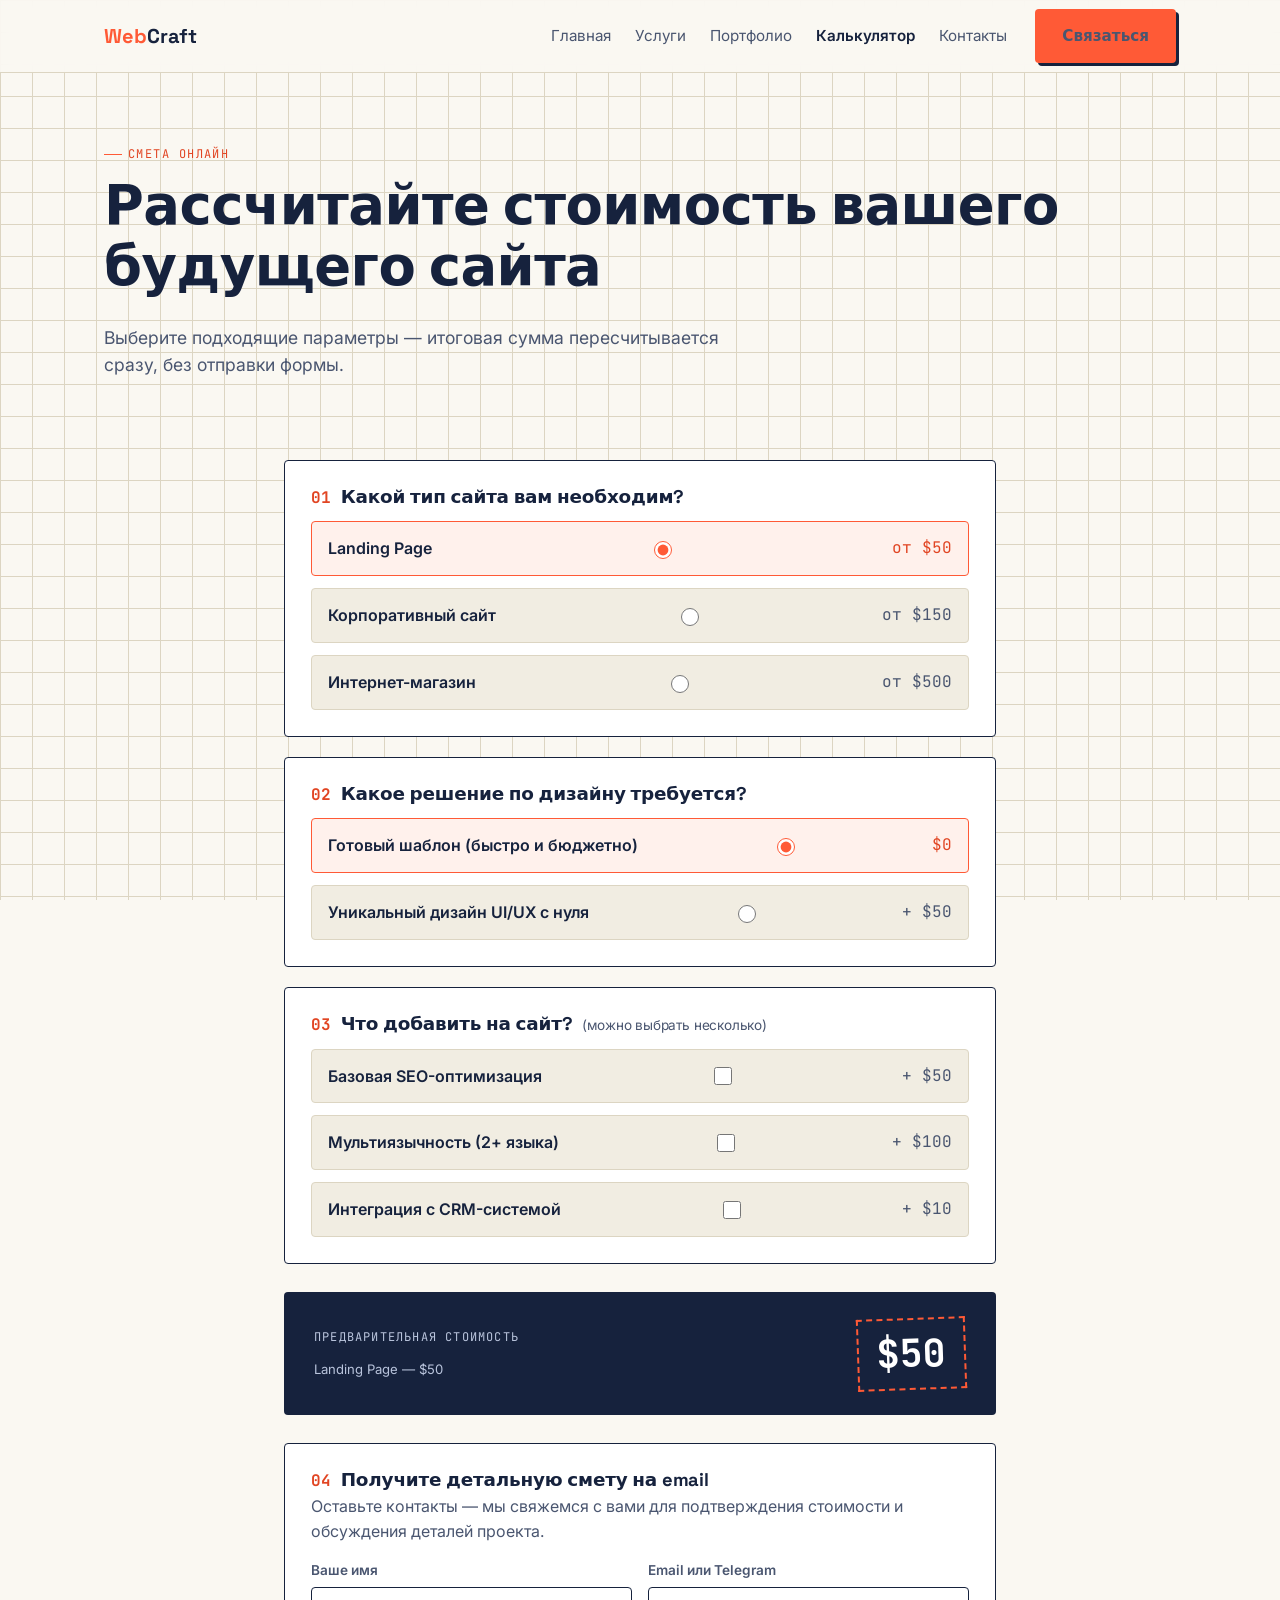
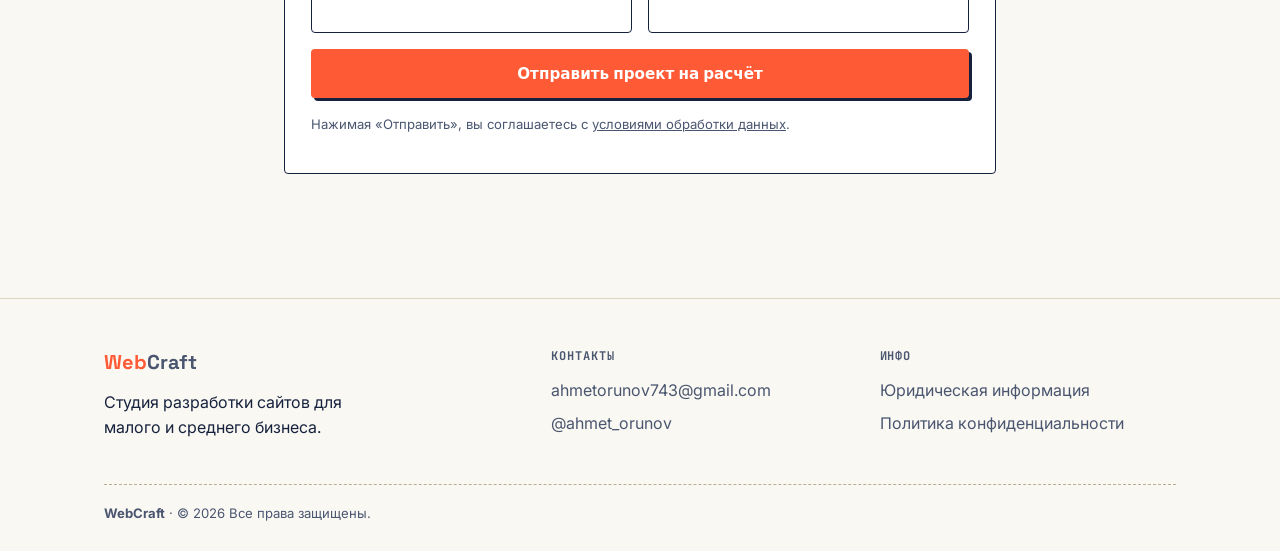
==== calculator.html @ b3240f7d "Add files via upload" ====
<!doctype html>
<html lang="ru">
<head>
  <meta charset="UTF-8">
  <meta name="viewport" content="width=device-width, initial-scale=1.0">
  <title>Калькулятор стоимости разработки сайта | WebCraft</title>
  <meta name="description" content="Рассчитайте предварительную стоимость вашего сайта онлайн: выберите тип сайта, дизайн и нужные опции — итог обновляется сразу.">

  <meta property="og:type" content="website">
  <meta property="og:title" content="Калькулятор стоимости разработки сайта | WebCraft">
  <meta property="og:description" content="Выберите параметры — получите предварительную смету за 2 минуты.">
  <meta property="og:image" content="https://ahmetorunov743.github.io/WebCraft/images.jfif">
  <meta property="og:url" content="https://ahmetorunov743.github.io/WebCraft/calculator.html">

  <link rel="icon" type="image/svg+xml" href="favicon.svg">
  <link rel="preconnect" href="https://fonts.googleapis.com">
  <link rel="preconnect" href="https://fonts.gstatic.com" crossorigin>
  <link href="https://fonts.googleapis.com/css2?family=Space+Grotesk:wght@500;700&family=Inter:wght@400;500;600&family=JetBrains+Mono:wght@400;600&display=swap" rel="stylesheet">
  <link rel="stylesheet" href="style.css">
</head>
<body>
  <a class="skip-link" href="#main">Перейти к содержимому</a>

  <header class="site-header">
    <div class="wrap">
      <a class="logo" href="index.html"><b>Web</b>Craft</a>
      <button class="nav-toggle" aria-label="Открыть меню" aria-expanded="false">
        <span></span>
      </button>
      <nav class="main-nav">
        <ul>
          <li><a href="index.html">Главная</a></li>
          <li><a href="index.html#services">Услуги</a></li>
          <li><a href="index.html#portfolio">Портфолио</a></li>
          <li><a href="calculator.html" aria-current="page">Калькулятор</a></li>
          <li><a href="contacts.html">Контакты</a></li>
        </ul>
        <a class="btn btn-primary" href="contacts.html">Связаться</a>
      </nav>
    </div>
  </header>

  <main id="main">
    <section class="section" style="padding-bottom:0;">
      <div class="wrap">
        <p class="eyebrow">Смета онлайн</p>
        <h1>Рассчитайте стоимость вашего будущего сайта</h1>
        <p class="lede">Выберите подходящие параметры — итоговая сумма пересчитывается сразу, без отправки формы.</p>
      </div>
    </section>

    <section class="section">
      <div class="wrap" style="max-width:760px;">
        <form data-calculator data-mailto="ahmetorunov743@gmail.com" data-subject="Заявка с калькулятора WebCraft">

          <div class="calc-step">
            <h3><span class="num">01</span> Какой тип сайта вам необходим?</h3>
            <div class="option-grid">
              <label class="option-card">
                <span class="opt-label">Landing Page</span>
                <input type="radio" name="site-type" value="landing" data-label="Landing Page" checked>
                <span class="opt-price">от $50</span>
              </label>
              <label class="option-card">
                <span class="opt-label">Корпоративный сайт</span>
                <input type="radio" name="site-type" value="corporate" data-label="Корпоративный сайт">
                <span class="opt-price">от $150</span>
              </label>
              <label class="option-card">
                <span class="opt-label">Интернет-магазин</span>
                <input type="radio" name="site-type" value="shop" data-label="Интернет-магазин">
                <span class="opt-price">от $500</span>
              </label>
            </div>
          </div>

          <div class="calc-step">
            <h3><span class="num">02</span> Какое решение по дизайну требуется?</h3>
            <div class="option-grid">
              <label class="option-card">
                <span class="opt-label">Готовый шаблон (быстро и бюджетно)</span>
                <input type="radio" name="design-type" value="template" data-label="Готовый шаблон" checked>
                <span class="opt-price">$0</span>
              </label>
              <label class="option-card">
                <span class="opt-label">Уникальный дизайн UI/UX с нуля</span>
                <input type="radio" name="design-type" value="custom" data-label="Уникальный дизайн UI/UX">
                <span class="opt-price">+ $50</span>
              </label>
            </div>
          </div>

          <div class="calc-step">
            <h3><span class="num">03</span> Что добавить на сайт? <span style="font-family:var(--font-body); font-weight:400; font-size:.85rem; color:var(--ink-soft);">(можно выбрать несколько)</span></h3>
            <div class="option-grid">
              <label class="option-card">
                <span class="opt-label">Базовая SEO-оптимизация</span>
                <input type="checkbox" name="addon" value="seo" data-label="Базовая SEO-оптимизация">
                <span class="opt-price">+ $50</span>
              </label>
              <label class="option-card">
                <span class="opt-label">Мультиязычность (2+ языка)</span>
                <input type="checkbox" name="addon" value="multilang" data-label="Мультиязычность">
                <span class="opt-price">+ $100</span>
              </label>
              <label class="option-card">
                <span class="opt-label">Интеграция с CRM-системой</span>
                <input type="checkbox" name="addon" value="crm" data-label="Интеграция с CRM">
                <span class="opt-price">+ $10</span>
              </label>
            </div>
          </div>

          <div class="calc-total-stamp">
            <div>
              <p class="label">Предварительная стоимость</p>
              <p class="form-note" data-total-breakdown style="color:#B9C4DC; margin:4px 0 0;">Выберите параметры выше</p>
            </div>
            <div class="amount" data-total-amount>$50</div>
          </div>

          <div class="calc-step">
            <h3><span class="num">04</span> Получите детальную смету на email</h3>
            <p style="color:var(--ink-soft); margin-top:-6px;">Оставьте контакты — мы свяжемся с вами для подтверждения стоимости и обсуждения деталей проекта.</p>

            <div class="field-row">
              <div class="field">
                <label for="calc-name">Ваше имя</label>
                <input type="text" id="calc-name" name="Имя" required>
              </div>
              <div class="field">
                <label for="calc-contact">Email или Telegram</label>
                <input type="text" id="calc-contact" name="Контакт" required>
              </div>
            </div>
            <input type="hidden" name="Смета" data-summary-field>

            <button class="btn btn-primary btn-block" type="submit">Отправить проект на расчёт</button>
            <p class="form-status" data-form-status></p>
            <p class="form-note">Нажимая «Отправить», вы соглашаетесь с <a href="legal.html">условиями обработки данных</a>.</p>
          </div>
        </form>
      </div>
    </section>
  </main>

  <footer class="site-footer">
    <div class="wrap">
      <div class="footer-grid">
        <div>
          <a class="logo" href="index.html"><b>Web</b>Craft</a>
          <p style="margin-top:12px; max-width:280px;">Студия разработки сайтов для малого и среднего бизнеса.</p>
        </div>
        <div>
          <h4>Контакты</h4>
          <ul>
            <li><a href="mailto:ahmetorunov743@gmail.com">ahmetorunov743@gmail.com</a></li>
            <li><a href="https://t.me/ahmet_orunov">@ahmet_orunov</a></li>
          </ul>
        </div>
        <div>
          <h4>Инфо</h4>
          <ul>
            <li><a href="legal.html">Юридическая информация</a></li>
            <li><a href="privacy.html">Политика конфиденциальности</a></li>
          </ul>
        </div>
      </div>
      <div class="footer-bottom">
        <span><b>WebCraft</b> · © <span data-year>2026</span> Все права защищены.</span>
      </div>
    </div>
  </footer>

  <script src="script.js"></script>
</body>
</html>
---- style.css ----
/* ==========================================================================
   WebCraft — design tokens
   Идея: студия "строит" сайты — поэтому визуальный язык — чертёж/blueprint.
   Бумага в тонкую сетку, синие линии чертежа, оранжевый штамп-акцент.
   ========================================================================== */

:root{
  --paper:        #FAF8F2;
  --paper-dim:     #F1EDE2;
  --ink:           #16223D;
  --ink-soft:      #4A5670;
  --blueprint:     #2C4870;
  --blueprint-dk:  #16223D;
  --grid-line:     #DCD5C2;
  --signal:        #FF5A36;
  --signal-dk:     #E14523;
  --line-dashed:   #B9AE92;

  --font-display: "Space Grotesk", "Schibsted Grotesk", system-ui, sans-serif;
  --font-body:    "Inter", system-ui, -apple-system, sans-serif;
  --font-mono:    "JetBrains Mono", "Fira Code", ui-monospace, monospace;

  --radius: 4px;
  --max-w: 1120px;
}

@media (prefers-reduced-motion: reduce){
  *{ animation-duration: .001ms !important; animation-iteration-count: 1 !important; transition-duration: .001ms !important; }
}

*{ box-sizing: border-box; }
html{ scroll-behavior: smooth; }
body{
  margin: 0;
  background: var(--paper);
  background-image:
    linear-gradient(var(--grid-line) 1px, transparent 1px),
    linear-gradient(90deg, var(--grid-line) 1px, transparent 1px);
  background-size: 32px 32px;
  background-attachment: fixed;
  color: var(--ink);
  font-family: var(--font-body);
  font-size: 16px;
  line-height: 1.55;
  -webkit-font-smoothing: antialiased;
}

img{ max-width: 100%; display: block; }
a{ color: inherit; }

.wrap{
  max-width: var(--max-w);
  margin: 0 auto;
  padding: 0 24px;
}

h1, h2, h3{
  font-family: var(--font-display);
  font-weight: 700;
  line-height: 1.12;
  letter-spacing: -0.01em;
  margin: 0 0 .5em;
  color: var(--blueprint-dk);
}
h1{ font-size: clamp(2.1rem, 5vw, 3.4rem); }
h2{ font-size: clamp(1.6rem, 3.4vw, 2.2rem); }
h3{ font-size: 1.15rem; }
p{ margin: 0 0 1em; }
.lede{ font-size: 1.1rem; color: var(--ink-soft); max-width: 640px; }

.eyebrow{
  display: inline-flex;
  align-items: center;
  gap: .5em;
  font-family: var(--font-mono);
  font-size: .75rem;
  letter-spacing: .12em;
  text-transform: uppercase;
  color: var(--signal-dk);
  margin-bottom: .9em;
}
.eyebrow::before{
  content: "";
  width: 18px; height: 1px;
  background: var(--signal);
  display: inline-block;
}

/* ---------- Header / Nav ---------- */
.site-header{
  position: sticky; top: 0; z-index: 50;
  background: rgba(250,248,242,.92);
  backdrop-filter: blur(6px);
  border-bottom: 1px solid var(--grid-line);
}
.site-header .wrap{
  display: flex; align-items: center; justify-content: space-between;
  height: 72px;
}
.logo{
  font-family: var(--font-display);
  font-weight: 700;
  font-size: 1.25rem;
  text-decoration: none;
  color: var(--blueprint-dk);
}
.logo b{ color: var(--signal); }

.nav-toggle{
  display: none;
  background: none; border: 1px solid var(--ink); border-radius: var(--radius);
  width: 40px; height: 40px; cursor: pointer;
  position: relative;
}
.nav-toggle span, .nav-toggle span::before, .nav-toggle span::after{
  content: ""; position: absolute; left: 9px; right: 9px; height: 2px; background: var(--ink);
}
.nav-toggle span{ top: 19px; }
.nav-toggle span::before{ top: -6px; }
.nav-toggle span::after{ top: 6px; }

.main-nav{
  display: flex; align-items: center; gap: 28px;
}
.main-nav ul{
  display: flex; gap: 24px; list-style: none; margin: 0; padding: 0;
  font-size: .95rem;
}
.main-nav a{
  text-decoration: none;
  color: var(--ink-soft);
}
.main-nav a:hover, .main-nav a.is-active{ color: var(--blueprint-dk); }
.main-nav a[aria-current="page"]{ color: var(--ink); font-weight: 600; }

/* ---------- Buttons ---------- */
.btn{
  display: inline-flex; align-items: center; justify-content: center; gap: .5em;
  font-family: var(--font-display);
  font-weight: 600;
  font-size: .95rem;
  padding: 14px 26px;
  border-radius: var(--radius);
  text-decoration: none;
  border: 1.5px solid transparent;
  cursor: pointer;
  transition: transform .15s ease, box-shadow .15s ease, background .15s ease;
}
.btn:focus-visible{ outline: 3px solid var(--blueprint); outline-offset: 2px; }
.btn-primary{
  background: var(--signal); color: #fff;
  box-shadow: 3px 3px 0 0 var(--blueprint-dk);
}
.btn-primary:hover{ transform: translate(-2px,-2px); box-shadow: 5px 5px 0 0 var(--blueprint-dk); }
.btn-ghost{
  background: transparent; border-color: var(--ink);
  color: var(--ink);
}
.btn-ghost:hover{ background: var(--ink); color: var(--paper); }
.btn-block{ width: 100%; }

/* ---------- Hero ---------- */
.hero{ padding: 64px 0 56px; }
.hero-grid{
  display: grid; grid-template-columns: 1.1fr .9fr; gap: 48px; align-items: center;
}
.hero-actions{ display: flex; flex-wrap: wrap; gap: 14px; margin-top: 28px; }
.hero-figure{
  position: relative;
  border: 1.5px solid var(--ink);
  border-radius: var(--radius);
  padding: 10px;
  background: #fff;
  transform: rotate(1deg);
}
.hero-figure img{ border-radius: 2px; }
.hero-figure::after{
  content: "FIG. 01 — MAKET";
  position: absolute; bottom: -12px; right: 14px;
  font-family: var(--font-mono); font-size: .65rem; letter-spacing: .08em;
  background: var(--paper); padding: 2px 8px; color: var(--ink-soft);
  border: 1px solid var(--grid-line);
}

/* ---------- Sections ---------- */
.section{ padding: 64px 0; }
.section-head{ max-width: 640px; margin-bottom: 40px; }

/* Service cards */
.card-grid{
  display: grid; grid-template-columns: repeat(3, 1fr); gap: 20px;
}
.service-card{
  background: #fff;
  border: 1.5px solid var(--ink);
  border-radius: var(--radius);
  padding: 28px;
  position: relative;
}
.service-card .price{
  font-family: var(--font-mono);
  font-size: 1.4rem;
  color: var(--signal-dk);
  margin-top: 14px;
}
.service-card .price span{ font-size: .8rem; color: var(--ink-soft); }
.service-tag{
  position: absolute; top: -11px; left: 24px;
  background: var(--blueprint-dk); color: #fff;
  font-family: var(--font-mono); font-size: .68rem; letter-spacing: .08em;
  padding: 3px 8px; border-radius: 2px;
}

/* Portfolio */
.portfolio-grid{
  display: grid; grid-template-columns: repeat(2, 1fr); gap: 24px;
}
.case-card{
  background: #fff; border: 1.5px solid var(--ink); border-radius: var(--radius);
  overflow: hidden;
}
.case-card figure{ margin: 0; border-bottom: 1.5px solid var(--ink); }
.case-card img{ width: 100%; aspect-ratio: 16/10; object-fit: cover; }
.case-card .case-body{ padding: 18px 20px; }
.case-type{
  font-family: var(--font-mono); font-size: .7rem; letter-spacing: .07em;
  text-transform: uppercase; color: var(--signal-dk);
}

/* CTA band */
.cta-band{
  background: var(--blueprint-dk);
  color: var(--paper);
  border-radius: var(--radius);
  padding: 48px;
  text-align: center;
  position: relative;
  overflow: hidden;
}
.cta-band h2{ color: #fff; }
.cta-band p{ color: #C8D0E0; max-width: 480px; margin-inline: auto; }
.cta-band::before{
  content: "";
  position: absolute; inset: 0;
  background-image: linear-gradient(rgba(255,255,255,.06) 1px, transparent 1px),
                     linear-gradient(90deg, rgba(255,255,255,.06) 1px, transparent 1px);
  background-size: 28px 28px;
  pointer-events: none;
}

/* ---------- Footer ---------- */
.site-footer{
  border-top: 1px solid var(--grid-line);
  padding: 48px 0 28px;
  margin-top: 40px;
}
.footer-grid{
  display: grid; grid-template-columns: 1.4fr 1fr 1fr; gap: 32px;
  padding-bottom: 28px;
}
.footer-grid h4{
  font-family: var(--font-mono); font-size: .75rem; letter-spacing: .08em;
  text-transform: uppercase; color: var(--ink-soft); margin: 0 0 12px;
}
.footer-grid ul{ list-style: none; margin: 0; padding: 0; }
.footer-grid li{ margin-bottom: 8px; }
.footer-grid a{ text-decoration: none; color: var(--ink-soft); }
.footer-grid a:hover{ color: var(--ink); }
.footer-bottom{
  border-top: 1px dashed var(--line-dashed);
  padding-top: 18px;
  display: flex; justify-content: space-between; flex-wrap: wrap; gap: 8px;
  font-size: .82rem; color: var(--ink-soft);
}

/* ---------- Calculator ---------- */
.calc-step{
  background: #fff; border: 1.5px solid var(--ink); border-radius: var(--radius);
  padding: 26px; margin-bottom: 20px;
}
.calc-step h3{ display: flex; align-items: baseline; gap: 10px; }
.calc-step h3 .num{
  font-family: var(--font-mono); color: var(--signal-dk); font-size: 1rem;
}
.option-grid{ display: grid; gap: 12px; margin-top: 14px; }
.option-card{
  display: flex; align-items: center; justify-content: space-between; gap: 12px;
  border: 1.5px solid var(--grid-line);
  border-radius: var(--radius);
  padding: 14px 16px;
  cursor: pointer;
  background: var(--paper-dim);
  transition: border-color .15s ease, background .15s ease;
}
.option-card:hover{ border-color: var(--blueprint); }
.option-card input{ accent-color: var(--signal); width: 18px; height: 18px; }
.option-card .opt-label{ font-weight: 600; }
.option-card .opt-price{ font-family: var(--font-mono); color: var(--ink-soft); }
.option-card:has(input:checked){
  border-color: var(--signal);
  background: #FFF1EC;
}
.option-card:has(input:checked) .opt-price{ color: var(--signal-dk); }

.calc-total-stamp{
  display: flex; align-items: center; justify-content: space-between; gap: 20px;
  background: var(--blueprint-dk); color: #fff;
  border-radius: var(--radius);
  padding: 26px 30px;
  margin: 28px 0;
}
.calc-total-stamp .label{
  font-family: var(--font-mono); font-size: .75rem; letter-spacing: .1em; text-transform: uppercase; color: #B9C4DC;
}
.calc-total-stamp .amount{
  font-family: var(--font-mono); font-size: 2.4rem; font-weight: 700;
  border: 2px dashed var(--signal);
  padding: 4px 18px;
  transform: rotate(-2deg);
  display: inline-block;
}
.calc-total-stamp .amount.pulse{ animation: pulse .35s ease; }
@keyframes pulse{ 0%{ transform: rotate(-2deg) scale(1); } 50%{ transform: rotate(-2deg) scale(1.06); } 100%{ transform: rotate(-2deg) scale(1); } }

/* ---------- Forms ---------- */
.field{ margin-bottom: 16px; }
.field label{
  display: block; font-size: .85rem; font-weight: 600; margin-bottom: 6px; color: var(--ink-soft);
}
.field input, .field textarea, .field select{
  width: 100%;
  font-family: var(--font-body);
  font-size: 1rem;
  padding: 12px 14px;
  border: 1.5px solid var(--ink);
  border-radius: var(--radius);
  background: #fff;
  color: var(--ink);
}
.field input:focus, .field textarea:focus{
  outline: 3px solid var(--blueprint); outline-offset: 1px;
}
.field-row{ display: grid; grid-template-columns: 1fr 1fr; gap: 16px; }
.form-note{ font-size: .82rem; color: var(--ink-soft); margin-top: 10px; }
.form-status{ margin-top: 14px; font-weight: 600; }
.form-status.ok{ color: #1A7A4C; }
.form-status.err{ color: var(--signal-dk); }

/* ---------- Contacts page ---------- */
.contact-grid{ display: grid; grid-template-columns: .9fr 1.1fr; gap: 40px; align-items: start; }
.contact-list{ list-style: none; margin: 0; padding: 0; }
.contact-list li{
  display: flex; gap: 14px; padding: 14px 0; border-bottom: 1px dashed var(--line-dashed);
}
.contact-list .ico{
  font-family: var(--font-mono); color: var(--signal-dk); width: 22px; flex-shrink: 0;
}
.map-frame{
  margin-top: 18px; border: 1.5px solid var(--ink); border-radius: var(--radius);
  overflow: hidden; background: #fff;
}
.map-frame iframe{ width: 100%; height: 260px; border: 0; display: block; }

/* ---------- Legal / prose pages ---------- */
.prose{ max-width: 720px; }
.prose h2{ margin-top: 2em; }
.prose ul{ padding-left: 1.2em; }
.prose hr{ border: none; border-top: 1px dashed var(--line-dashed); margin: 2em 0; }
.updated{
  font-family: var(--font-mono); font-size: .82rem; color: var(--ink-soft);
}

/* ---------- Skip link / a11y ---------- */
.skip-link{
  position: absolute; left: -999px; top: 0;
  background: var(--signal); color: #fff; padding: 10px 16px; z-index: 100;
}
.skip-link:focus{ left: 12px; top: 12px; }

/* ---------- Responsive ---------- */
@media (max-width: 860px){
  .hero-grid{ grid-template-columns: 1fr; }
  .card-grid{ grid-template-columns: 1fr; }
  .portfolio-grid{ grid-template-columns: 1fr; }
  .footer-grid{ grid-template-columns: 1fr; gap: 22px; }
  .contact-grid{ grid-template-columns: 1fr; }
  .field-row{ grid-template-columns: 1fr; }
}
@media (max-width: 720px){
  .nav-toggle{ display: block; }
  .main-nav{
    position: fixed; inset: 72px 0 auto 0;
    background: var(--paper);
    border-bottom: 1px solid var(--grid-line);
    flex-direction: column; align-items: stretch;
    padding: 16px 24px 24px;
    transform: translateY(-12px);
    opacity: 0; pointer-events: none;
    transition: opacity .18s ease, transform .18s ease;
  }
  .main-nav.is-open{ opacity: 1; transform: translateY(0); pointer-events: auto; }
  .main-nav ul{ flex-direction: column; gap: 4px; }
  .main-nav ul a{ display: block; padding: 10px 0; }
  .main-nav .btn{ margin-top: 10px; }
  .calc-total-stamp{ flex-direction: column; align-items: flex-start; gap: 12px; }
}
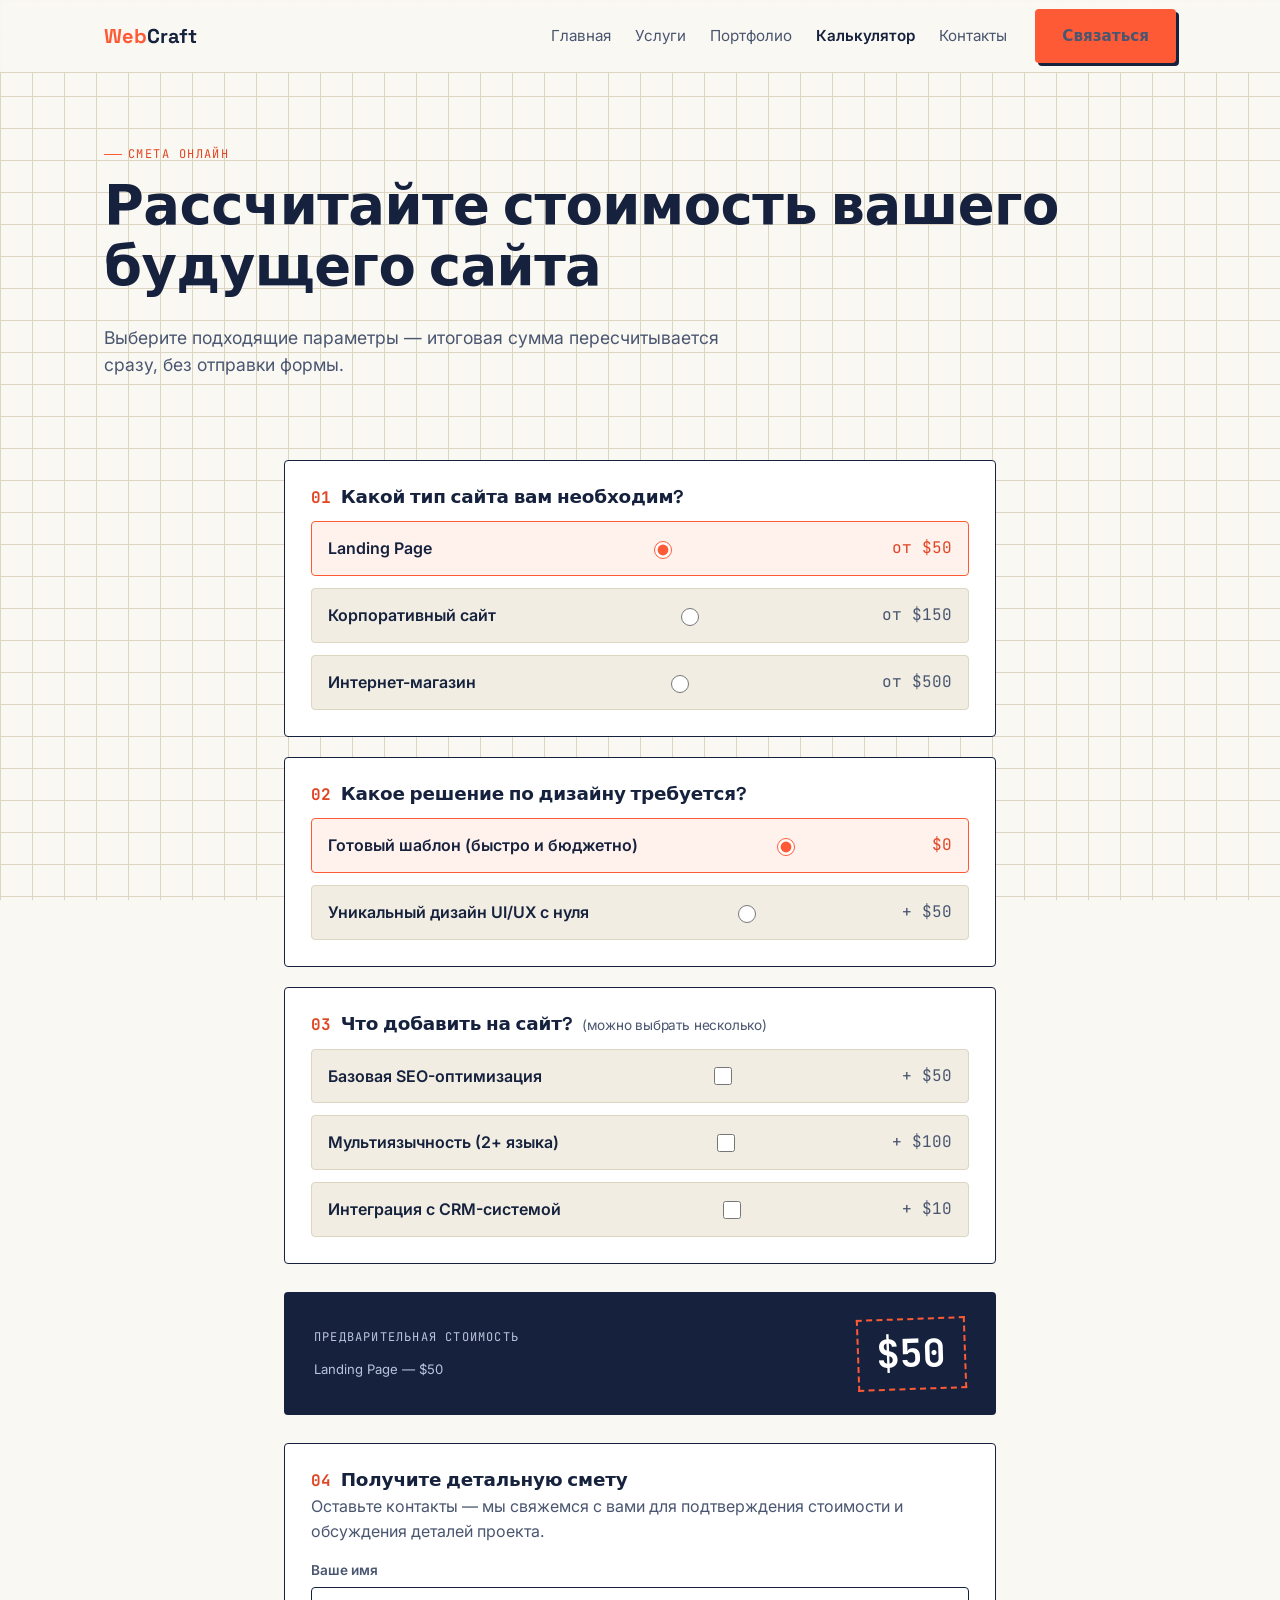
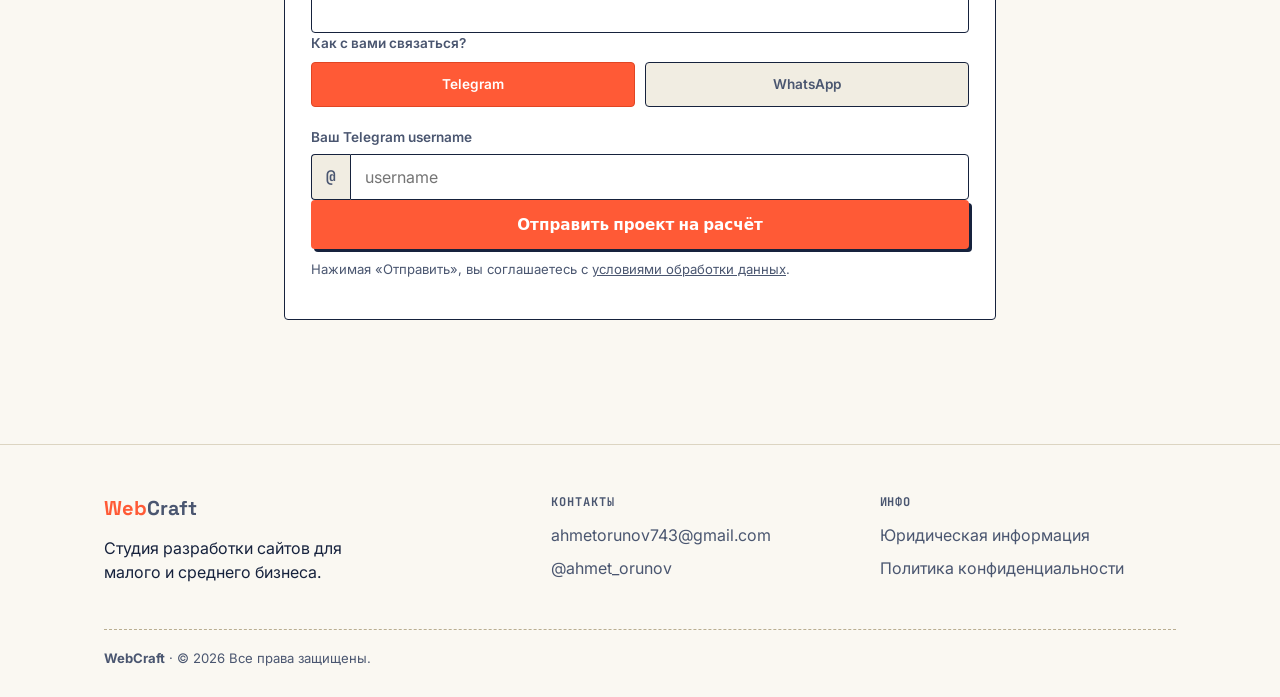
==== commit 6e6df502: "Add files via upload" ====
--- a/calculator.html
+++ b/calculator.html
@@ -51,7 +51,10 @@
 
     <section class="section">
       <div class="wrap" style="max-width:760px;">
-        <form data-calculator data-mailto="ahmetorunov743@gmail.com" data-subject="Заявка с калькулятора WebCraft">
+        <form data-calculator action="https://formspree.io/f/mojojoqe" method="POST">
+          <input type="hidden" name="_subject" value="Заявка с калькулятора WebCraft">
+          <input type="hidden" name="subject" value="Заявка с калькулятора WebCraft">
+          <input type="hidden" name="_next" value="https://ahmetorunov743.github.io/WebCraft/thanks.html">
 
           <div class="calc-step">
             <h3><span class="num">01</span> Какой тип сайта вам необходим?</h3>
@@ -120,23 +123,62 @@
           </div>
 
           <div class="calc-step">
-            <h3><span class="num">04</span> Получите детальную смету на email</h3>
+            <h3><span class="num">04</span> Получите детальную смету</h3>
             <p style="color:var(--ink-soft); margin-top:-6px;">Оставьте контакты — мы свяжемся с вами для подтверждения стоимости и обсуждения деталей проекта.</p>
 
-            <div class="field-row">
-              <div class="field">
-                <label for="calc-name">Ваше имя</label>
-                <input type="text" id="calc-name" name="Имя" required>
+            <div class="field">
+              <label for="calc-name">Ваше имя</label>
+              <input type="text" id="calc-name" name="Имя" required>
+            </div>
+
+            <div class="field">
+              <label>Как с вами связаться?</label>
+              <div class="method-toggle">
+                <label class="method-option">
+                  <input type="radio" name="Способ связи" value="Telegram" checked>
+                  <span>Telegram</span>
+                </label>
+                <label class="method-option">
+                  <input type="radio" name="Способ связи" value="WhatsApp">
+                  <span>WhatsApp</span>
+                </label>
               </div>
-              <div class="field">
-                <label for="calc-contact">Email или Telegram</label>
-                <input type="text" id="calc-contact" name="Контакт" required>
+
+              <div class="method-field" data-method-field="Telegram">
+                <label for="calc-telegram">Ваш Telegram username</label>
+                <div class="input-prefix">
+                  <span class="prefix">@</span>
+                  <input type="text" id="calc-telegram" name="Telegram" placeholder="username" required>
+                </div>
               </div>
-            </div>
+
+              <div class="method-field" data-method-field="WhatsApp" hidden>
+                <label for="calc-phone">Номер WhatsApp</label>
+                <div class="phone-row">
+                  <select id="calc-country" name="Код страны" aria-label="Код страны">
+                    <option value="+7">Россия +7</option>
+                    <option value="+7">Казахстан +7</option>
+                    <option value="+375">Беларусь +375</option>
+                    <option value="+380">Украина +380</option>
+                    <option value="+998">Узбекистан +998</option>
+                    <option value="+993">Туркменистан +993</option>
+                    <option value="+992">Таджикистан +992</option>
+                    <option value="+996">Кыргызстан +996</option>
+                    <option value="+374">Армения +374</option>
+                    <option value="+994">Азербайджан +994</option>
+                    <option value="+373">Молдова +373</option>
+                    <option value="+995">Грузия +995</option>
+                  </select>
+                  <input type="tel" id="calc-phone" name="Номер WhatsApp" placeholder="61 64 77 66" disabled required>
+                </div>
+              </div>
+            </div>
+
+            <input type="hidden" name="WhatsApp ссылка" data-whatsapp-combined>
+
             <input type="hidden" name="Смета" data-summary-field>
 
             <button class="btn btn-primary btn-block" type="submit">Отправить проект на расчёт</button>
-            <p class="form-status" data-form-status></p>
             <p class="form-note">Нажимая «Отправить», вы соглашаетесь с <a href="legal.html">условиями обработки данных</a>.</p>
           </div>
         </form>
--- a/style.css
+++ b/style.css
@@ -322,8 +322,6 @@
 .calc-total-stamp .amount.pulse{ animation: pulse .35s ease; }
 @keyframes pulse{ 0%{ transform: rotate(-2deg) scale(1); } 50%{ transform: rotate(-2deg) scale(1.06); } 100%{ transform: rotate(-2deg) scale(1); } }
 
-/* ---------- Forms ---------- */
-.field{ margin-bottom: 16px; }
 .field label{
   display: block; font-size: .85rem; font-weight: 600; margin-bottom: 6px; color: var(--ink-soft);
 }
@@ -345,6 +343,80 @@
 .form-status{ margin-top: 14px; font-weight: 600; }
 .form-status.ok{ color: #1A7A4C; }
 .form-status.err{ color: var(--signal-dk); }
+
+/* Способ связи: переключатель Telegram / WhatsApp */
+[hidden]{ display: none !important; }
+.method-toggle{
+  display: flex; gap: 10px; margin: 8px 0 14px;
+}
+.method-option{
+  flex: 1; position: relative; text-align: center;
+  padding: 11px 12px;
+  border: 1.5px solid var(--ink);
+  border-radius: var(--radius);
+  font-weight: 600; font-size: .92rem;
+  cursor: pointer;
+  background: var(--paper-dim);
+  transition: background .15s ease, color .15s ease, border-color .15s ease;
+}
+.method-option input{
+  position: absolute; inset: 0; opacity: 0; margin: 0; cursor: pointer;
+}
+.method-option:has(input:checked){
+  background: var(--signal); color: #fff; border-color: var(--signal-dk);
+}
+.method-option:has(input:focus-visible){ outline: 3px solid var(--blueprint); outline-offset: 2px; }
+
+.method-field{ margin-top: 4px; }
+.method-field label{
+  display: block; font-size: .85rem; font-weight: 600; margin-bottom: 6px; color: var(--ink-soft);
+}
+
+.input-prefix{ display: flex; }
+.input-prefix .prefix{
+  display: flex; align-items: center;
+  padding: 0 14px;
+  border: 1.5px solid var(--ink); border-right: none;
+  border-radius: var(--radius) 0 0 var(--radius);
+  background: var(--paper-dim);
+  font-family: var(--font-mono); font-weight: 700; color: var(--ink-soft);
+}
+.input-prefix input{ border-radius: 0 var(--radius) var(--radius) 0; }
+
+.phone-row{ display: flex; }
+.phone-row select{
+  flex: 0 0 152px;
+  border-radius: var(--radius) 0 0 var(--radius);
+  border-right: none;
+  font-family: var(--font-mono); font-size: .85rem;
+  padding-left: 10px; padding-right: 6px;
+}
+.phone-row input{ flex: 1; border-radius: 0 var(--radius) var(--radius) 0; }
+.phone-row select:disabled, .phone-row input:disabled,
+.input-prefix input:disabled{ background: var(--paper-dim); color: var(--ink-soft); cursor: not-allowed; }
+
+/* ---------- Страница "заявка отправлена" ---------- */
+.thanks-screen{
+  min-height: 70vh;
+  display: flex; align-items: center; justify-content: center;
+  text-align: center; padding: 40px 24px;
+}
+.thanks-stamp{
+  border: 2px dashed var(--signal);
+  border-radius: var(--radius);
+  padding: 48px 40px;
+  background: #fff;
+  max-width: 460px;
+  transform: rotate(-1deg);
+}
+.thanks-stamp .check{
+  width: 56px; height: 56px; margin: 0 auto 18px;
+  border-radius: 50%;
+  background: var(--blueprint-dk);
+  color: #fff;
+  display: flex; align-items: center; justify-content: center;
+  font-size: 1.6rem;
+}
 
 /* ---------- Contacts page ---------- */
 .contact-grid{ display: grid; grid-template-columns: .9fr 1.1fr; gap: 40px; align-items: start; }
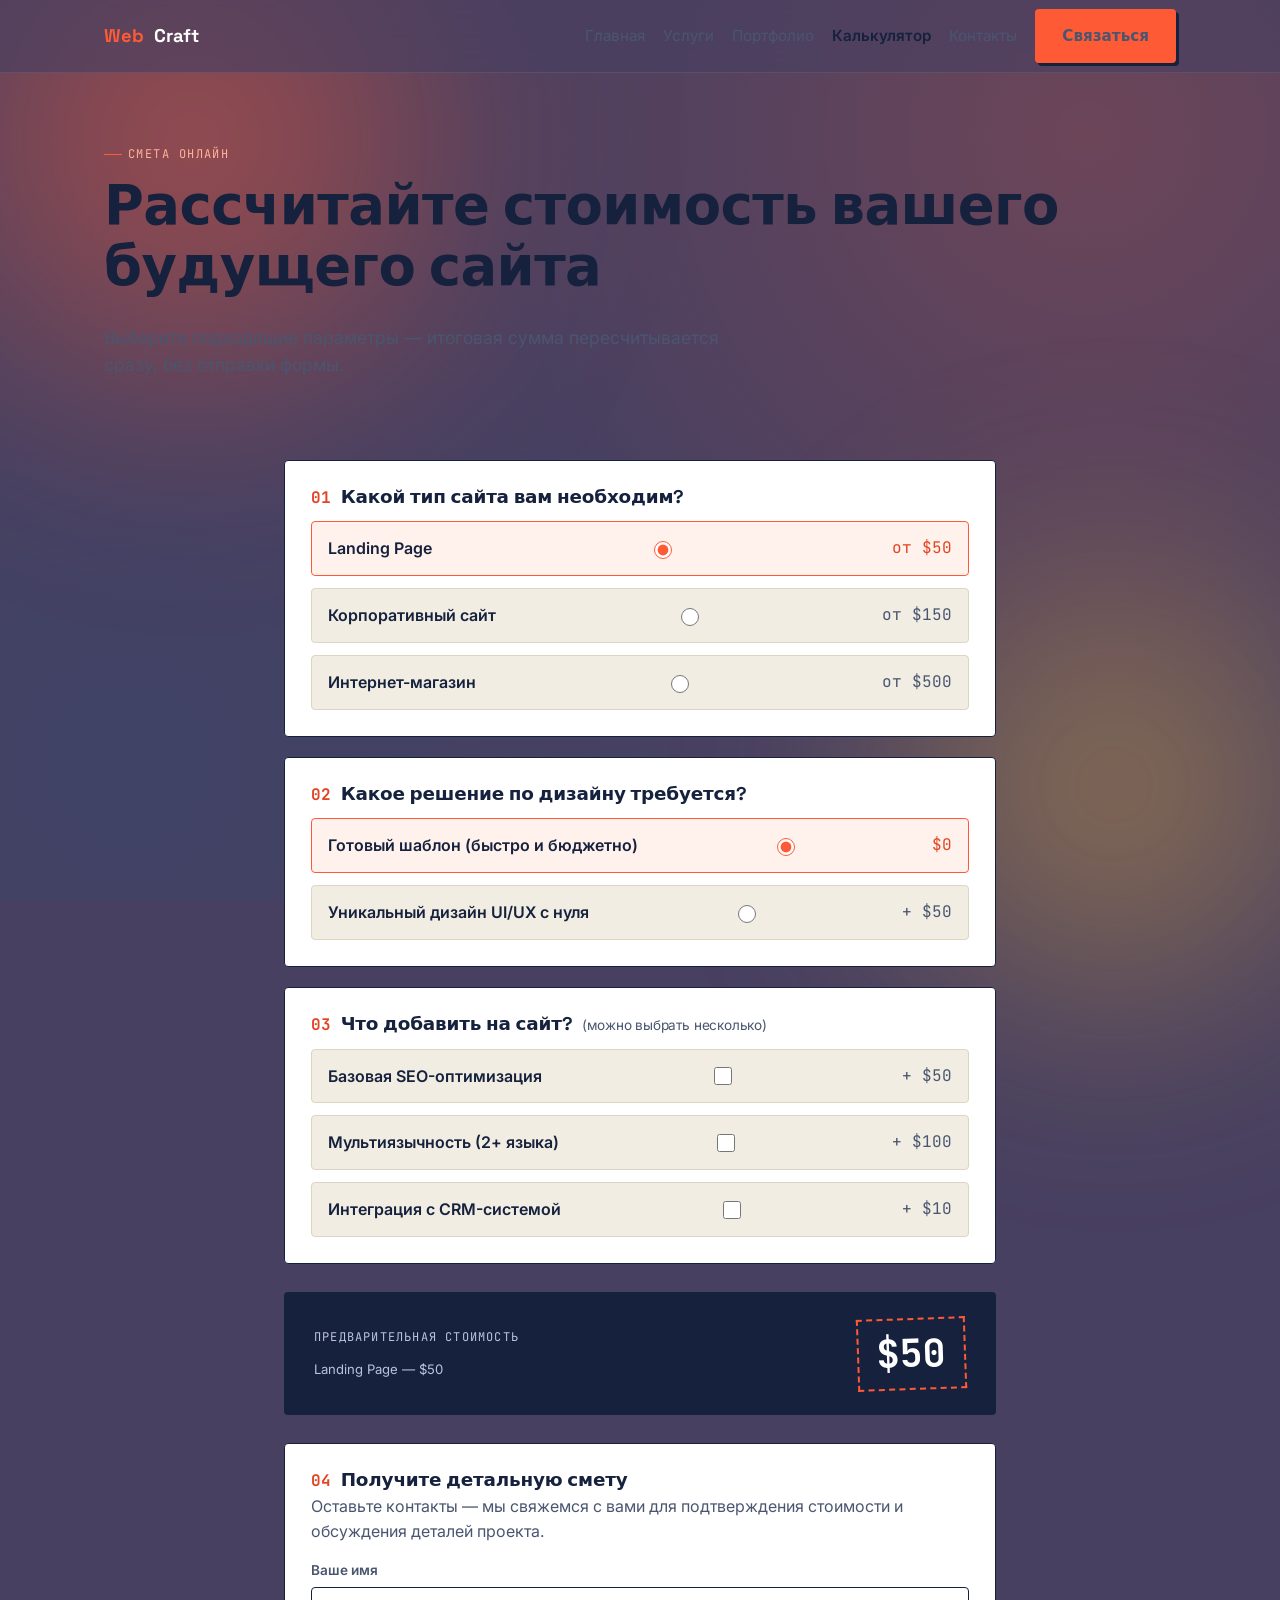
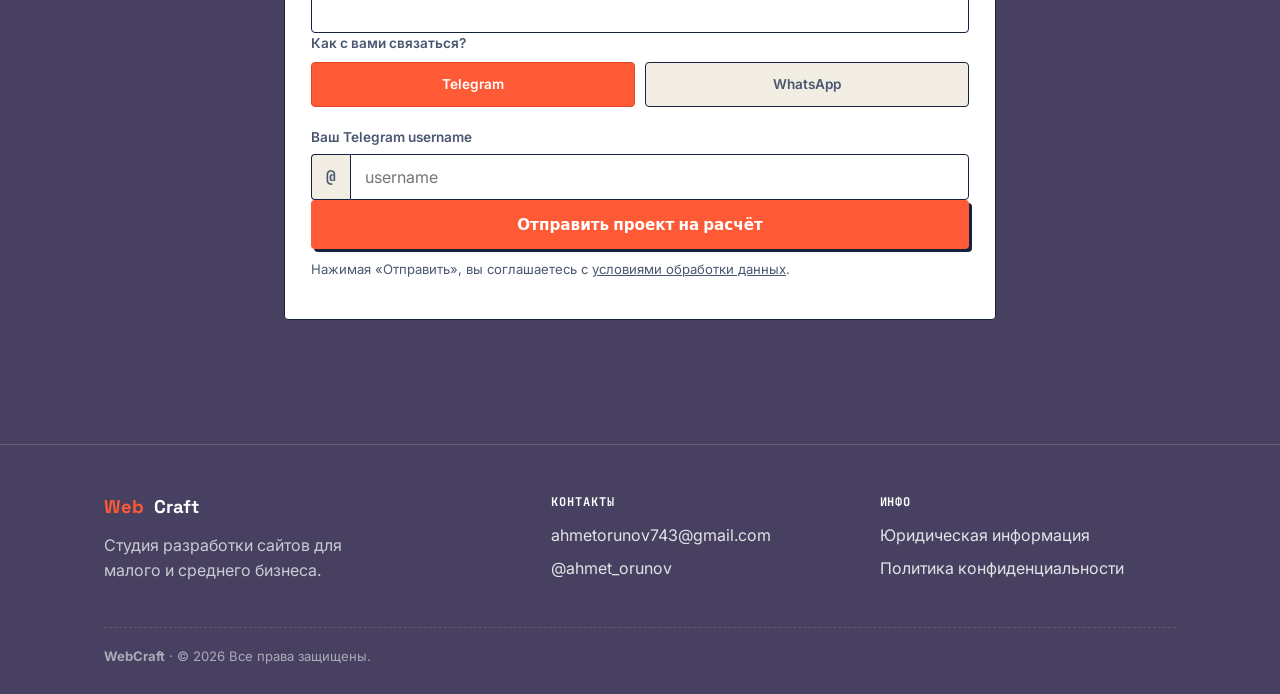
==== commit efa40569: "Add files via upload" ====
--- a/calculator.html
+++ b/calculator.html
@@ -169,7 +169,7 @@
                     <option value="+373">Молдова +373</option>
                     <option value="+995">Грузия +995</option>
                   </select>
-                  <input type="tel" id="calc-phone" name="Номер WhatsApp" placeholder="61 64 77 66" disabled required>
+                  <input type="tel" id="calc-phone" name="Номер WhatsApp" placeholder="XX XX XX XX" disabled required>
                 </div>
               </div>
             </div>
--- a/style.css
+++ b/style.css
@@ -1,7 +1,8 @@
 /* ==========================================================================
-   WebCraft — design tokens
-   Идея: студия "строит" сайты — поэтому визуальный язык — чертёж/blueprint.
-   Бумага в тонкую сетку, синие линии чертежа, оранжевый штамп-акцент.
+   ORVENA DIGITAL — design tokens
+   Основной сайт: тёмно-фиолетовый фон с плавающим градиентом, контент —
+   на светлых "плавающих" панелях. VIP — отдельная, более насыщенная
+   стилистика (см. блок VIP в конце файла).
    ========================================================================== */
 
 :root{
@@ -15,6 +16,12 @@
   --signal:        #FF5A36;
   --signal-dk:     #E14523;
   --line-dashed:   #B9AE92;
+  --vip-gold:      #D9A441;
+  --vip-gold-dk:   #B9842A;
+  --ink-2:         #1E2F52;
+
+  --bg-page:       #484061;
+  --bg-page-dim:   #3B3553;
 
   --font-display: "Space Grotesk", "Schibsted Grotesk", system-ui, sans-serif;
   --font-body:    "Inter", system-ui, -apple-system, sans-serif;
@@ -32,17 +39,41 @@
 html{ scroll-behavior: smooth; }
 body{
   margin: 0;
-  background: var(--paper);
+  position: relative;
+  isolation: isolate;
+  background-color: var(--bg-page);
   background-image:
-    linear-gradient(var(--grid-line) 1px, transparent 1px),
-    linear-gradient(90deg, var(--grid-line) 1px, transparent 1px);
-  background-size: 32px 32px;
+    radial-gradient(circle at 85% 15%, rgba(255,90,54,.20), transparent 45%),
+    radial-gradient(circle at 10% 85%, rgba(44,72,112,.30), transparent 45%);
   background-attachment: fixed;
   color: var(--ink);
   font-family: var(--font-body);
   font-size: 16px;
   line-height: 1.55;
   -webkit-font-smoothing: antialiased;
+  overflow-x: hidden;
+}
+body::before, body::after{
+  content: ""; position: fixed; z-index: -1; pointer-events: none;
+  border-radius: 50%; filter: blur(95px); opacity: .55;
+}
+body::before{
+  width: 58vw; height: 58vw; top: -18vw; left: -14vw;
+  background: radial-gradient(circle, var(--signal) 0%, transparent 70%);
+  animation: float-blob-a 28s ease-in-out infinite;
+}
+body::after{
+  width: 50vw; height: 50vw; bottom: -16vw; right: -12vw;
+  background: radial-gradient(circle, var(--vip-gold) 0%, transparent 70%);
+  animation: float-blob-b 34s ease-in-out infinite;
+}
+@keyframes float-blob-a{
+  0%, 100%{ transform: translate(0,0) scale(1); }
+  50%{ transform: translate(7vw, 9vw) scale(1.18); }
+}
+@keyframes float-blob-b{
+  0%, 100%{ transform: translate(0,0) scale(1); }
+  50%{ transform: translate(-6vw, -7vw) scale(1.12); }
 }
 
 img{ max-width: 100%; display: block; }
@@ -98,13 +129,44 @@
   height: 72px;
 }
 .logo{
+  display: inline-flex; align-items: center; gap: 10px;
   font-family: var(--font-display);
   font-weight: 700;
-  font-size: 1.25rem;
+  font-size: 1.15rem;
   text-decoration: none;
   color: var(--blueprint-dk);
 }
 .logo b{ color: var(--signal); }
+.logo-mark{ width: 30px; height: 30px; flex: 0 0 30px; display: block; }
+.logo-text{ letter-spacing: .01em; }
+
+.header-right{ display: flex; align-items: center; gap: 14px; }
+
+/* ---------- Переключатель языка RU / EN ---------- */
+.lang-toggle{
+  display: inline-flex;
+  border: 1.5px solid var(--ink);
+  border-radius: var(--radius);
+  overflow: hidden;
+  flex: 0 0 auto;
+}
+.lang-btn{
+  font-family: var(--font-mono);
+  font-size: .75rem; font-weight: 700; letter-spacing: .04em;
+  padding: 9px 12px;
+  background: #fff; color: var(--ink-soft);
+  border: none; cursor: pointer;
+}
+.lang-btn + .lang-btn{ border-left: 1.5px solid var(--ink); }
+.lang-btn.is-active{ background: var(--ink); color: #fff; }
+.lang-btn:focus-visible{ outline: 3px solid var(--blueprint); outline-offset: 2px; }
+
+/* ---------- Кнопка VIP ---------- */
+.btn-vip{
+  background: var(--vip-gold); color: var(--ink);
+  box-shadow: 3px 3px 0 0 var(--blueprint-dk);
+}
+.btn-vip:hover{ transform: translate(-2px,-2px); box-shadow: 5px 5px 0 0 var(--blueprint-dk); }
 
 .nav-toggle{
   display: none;
@@ -120,10 +182,10 @@
 .nav-toggle span::after{ top: 6px; }
 
 .main-nav{
-  display: flex; align-items: center; gap: 28px;
+  display: flex; align-items: center; gap: 18px;
 }
 .main-nav ul{
-  display: flex; gap: 24px; list-style: none; margin: 0; padding: 0;
+  display: flex; gap: 18px; list-style: none; margin: 0; padding: 0;
   font-size: .95rem;
 }
 .main-nav a{
@@ -159,28 +221,133 @@
 .btn-ghost:hover{ background: var(--ink); color: var(--paper); }
 .btn-block{ width: 100%; }
 
-/* ---------- Hero ---------- */
-.hero{ padding: 64px 0 56px; }
+/* ---------- Hero (redesigned) ---------- */
+.hero{
+  padding: 80px 0 72px;
+  position: relative;
+  overflow: hidden;
+}
+/* тонкая точечная сетка поверх фонового градиента */
+.hero-bg-grid{
+  position: absolute; inset: 0; pointer-events: none; z-index: 0;
+  background-image: radial-gradient(circle, rgba(255,255,255,.13) 1px, transparent 1px);
+  background-size: 36px 36px;
+  mask-image: radial-gradient(ellipse at center, black 30%, transparent 85%);
+}
+.hero .wrap{ position: relative; z-index: 1; }
+
 .hero-grid{
-  display: grid; grid-template-columns: 1.1fr .9fr; gap: 48px; align-items: center;
-}
-.hero-actions{ display: flex; flex-wrap: wrap; gap: 14px; margin-top: 28px; }
-.hero-figure{
+  display: grid; grid-template-columns: 1.05fr .95fr; gap: 56px; align-items: center;
+}
+
+/* Левая колонка */
+.hero-content{ display: flex; flex-direction: column; }
+.hero-eyebrow{ margin-bottom: .6em; }
+
+.hero h1{
+  font-size: clamp(2.4rem, 5.5vw, 3.8rem);
+  line-height: 1.06;
+  color: #fff;
+  margin-bottom: 20px;
+  letter-spacing: -.02em;
+}
+.hero-accent{
+  color: var(--signal);
   position: relative;
-  border: 1.5px solid var(--ink);
-  border-radius: var(--radius);
-  padding: 10px;
-  background: #fff;
-  transform: rotate(1deg);
-}
-.hero-figure img{ border-radius: 2px; }
-.hero-figure::after{
-  content: "FIG. 01 — MAKET";
-  position: absolute; bottom: -12px; right: 14px;
-  font-family: var(--font-mono); font-size: .65rem; letter-spacing: .08em;
-  background: var(--paper); padding: 2px 8px; color: var(--ink-soft);
-  border: 1px solid var(--grid-line);
-}
+  white-space: nowrap;
+}
+.hero-accent::after{
+  content: "";
+  position: absolute; bottom: 2px; left: 0; right: 0; height: 3px;
+  background: linear-gradient(90deg, var(--signal), var(--vip-gold));
+  border-radius: 2px;
+  opacity: .6;
+}
+
+/* Статистика */
+.hero-stats{
+  display: flex; align-items: center; gap: 20px;
+  margin: 28px 0 32px;
+  padding: 20px 22px;
+  background: rgba(255,255,255,.06);
+  border: 1px solid rgba(255,255,255,.12);
+  border-radius: 10px;
+  backdrop-filter: blur(6px);
+}
+.hero-stat{ flex: 1; text-align: center; }
+.hero-stat b{
+  display: block;
+  font-family: var(--font-display); font-weight: 700;
+  font-size: 1.9rem; line-height: 1;
+  background: linear-gradient(135deg, #fff 30%, var(--vip-gold));
+  -webkit-background-clip: text; -webkit-text-fill-color: transparent;
+  background-clip: text;
+}
+.hero-stat-plus{ font-size: 1.3rem; }
+.hero-stat span{ display:block; font-size:.8rem; color:rgba(255,255,255,.6); margin-top:4px; }
+.hero-stat-div{
+  width: 1px; align-self: stretch;
+  background: rgba(255,255,255,.15); flex: 0 0 1px;
+}
+
+/* Кнопки */
+.hero-actions{ display: flex; flex-wrap: wrap; gap: 14px; }
+.btn-ghost-light{
+  background: transparent;
+  border: 1.5px solid rgba(255,255,255,.35);
+  color: #fff;
+}
+.btn-ghost-light:hover{ background: rgba(255,255,255,.1); border-color: rgba(255,255,255,.6); }
+
+/* Правая колонка: карточки-услуги */
+.hero-cards{
+  display: flex; flex-direction: column; gap: 10px;
+}
+.hero-service-card{
+  display: flex; align-items: center; gap: 14px;
+  background: rgba(255,255,255,.07);
+  border: 1px solid rgba(255,255,255,.13);
+  border-radius: 10px;
+  padding: 16px 18px;
+  backdrop-filter: blur(8px);
+  transition: background .18s ease, border-color .18s ease, transform .18s ease;
+}
+.hero-service-card:hover{
+  background: rgba(255,255,255,.12);
+  border-color: rgba(255,255,255,.22);
+  transform: translateX(3px);
+}
+.hsc-icon{ font-size: 1.3rem; flex: 0 0 auto; }
+.hsc-body{ flex: 1; min-width: 0; }
+.hsc-body b{ display:block; color:#fff; font-size:.97rem; }
+.hsc-body span{ font-size:.82rem; color:rgba(255,255,255,.55); }
+.hsc-price{
+  font-family: var(--font-mono); font-size: .88rem;
+  color: var(--signal); font-weight: 700; white-space: nowrap;
+}
+
+/* VIP-карточка */
+.hero-vip-card{
+  display: flex; align-items: center; gap: 14px;
+  background: linear-gradient(135deg, rgba(217,164,65,.18), rgba(185,130,42,.12));
+  border: 1px solid rgba(217,164,65,.5);
+  border-radius: 10px;
+  padding: 18px;
+  text-decoration: none;
+  margin-top: 4px;
+  backdrop-filter: blur(8px);
+  transition: background .18s ease, border-color .18s ease, transform .18s ease;
+}
+.hero-vip-card:hover{
+  background: linear-gradient(135deg, rgba(217,164,65,.28), rgba(185,130,42,.2));
+  border-color: rgba(217,164,65,.75);
+  transform: translateX(3px);
+}
+.hvc-crown{ font-size: 1.4rem; flex: 0 0 auto; }
+.hvc-body{ flex: 1; }
+.hvc-body b{ display:block; color: var(--vip-gold); font-size:.97rem; }
+.hvc-body span{ font-size:.82rem; color:rgba(245,233,216,.6); }
+.hvc-arrow{ color: var(--vip-gold); font-size: 1rem; }
 
 /* ---------- Sections ---------- */
 .section{ padding: 64px 0; }
@@ -384,16 +551,44 @@
 .input-prefix input{ border-radius: 0 var(--radius) var(--radius) 0; }
 
 .phone-row{ display: flex; }
-.phone-row select{
-  flex: 0 0 152px;
+.phone-row input{ flex: 1; border-radius: 0 var(--radius) var(--radius) 0; }
+.phone-row input:disabled,
+.input-prefix input:disabled{ background: var(--paper-dim); color: var(--ink-soft); cursor: not-allowed; }
+
+/* Компактный выбор кода страны: свёрнут — только код (+993),
+   развёрнут — список с названиями стран и кодами */
+.country-select{ position: relative; flex: 0 0 96px; }
+.country-select-btn{
+  width: 100%; height: 100%;
+  display: flex; align-items: center; gap: 6px;
+  padding: 12px 10px;
+  border: 1.5px solid var(--ink); border-right: none;
   border-radius: var(--radius) 0 0 var(--radius);
-  border-right: none;
-  font-family: var(--font-mono); font-size: .85rem;
-  padding-left: 10px; padding-right: 6px;
-}
-.phone-row input{ flex: 1; border-radius: 0 var(--radius) var(--radius) 0; }
-.phone-row select:disabled, .phone-row input:disabled,
-.input-prefix input:disabled{ background: var(--paper-dim); color: var(--ink-soft); cursor: not-allowed; }
+  background: #fff;
+  font-family: var(--font-mono); font-size: .85rem; font-weight: 700; color: var(--ink);
+  cursor: pointer; text-align: left;
+}
+.country-select-btn::after{ content: "▾"; margin-left: auto; font-size: .7em; color: var(--ink-soft); }
+.country-select-btn:disabled{ background: var(--paper-dim); color: var(--ink-soft); cursor: not-allowed; }
+.country-select-btn:focus-visible{ outline: 3px solid var(--blueprint); outline-offset: 2px; }
+
+.country-select-list{
+  position: absolute; top: calc(100% + 6px); left: 0; z-index: 20;
+  width: 240px; max-height: 260px; overflow-y: auto;
+  margin: 0; padding: 6px; list-style: none;
+  background: #fff; border: 1.5px solid var(--ink); border-radius: var(--radius);
+  box-shadow: 0 10px 28px rgba(20, 24, 38, .16);
+}
+.country-select-list li{
+  display: flex; align-items: center; justify-content: space-between; gap: 10px;
+  padding: 9px 10px; border-radius: 6px;
+  font-size: .92rem; cursor: pointer;
+}
+.country-select-list li:hover,
+.country-select-list li:focus{ background: var(--blueprint); color: #fff; outline: none; }
+.country-select-list li[aria-selected="true"]{ font-weight: 700; background: var(--paper-dim); }
+.country-select-list li[aria-selected="true"]:hover,
+.country-select-list li[aria-selected="true"]:focus{ background: var(--blueprint); color: #fff; }
 
 /* ---------- Страница "заявка отправлена" ---------- */
 .thanks-screen{
@@ -442,7 +637,215 @@
   font-family: var(--font-mono); font-size: .82rem; color: var(--ink-soft);
 }
 
-/* ---------- Skip link / a11y ---------- */
+/* ==========================================================================
+   VIP-страница — отдельная стилистика, намеренно отличается от
+   основного сайта: глубокий бордовый "бархат", золото, орнамент.
+   Образ — отреставрированный старинный особняк, а не айти-стартап.
+   ========================================================================== */
+.vip-page{
+  --vip-wine:      #2A1620;
+  --vip-wine-2:    #3A1F2C;
+  --vip-wine-3:    #4A2737;
+  --vip-cream:     #F5E9D8;
+  --vip-gold-soft: #F0D58C;
+
+  background-color: var(--vip-wine);
+  background-image:
+    radial-gradient(circle at 50% 0%, rgba(217,164,65,.16), transparent 55%),
+    url("data:image/svg+xml,%3Csvg xmlns='http://www.w3.org/2000/svg' width='84' height='84'%3E%3Cg fill='none' stroke='%23D9A441' stroke-opacity='0.16' stroke-width='1'%3E%3Cpath d='M42 4 L80 42 L42 80 L4 42 Z'/%3E%3Ccircle cx='42' cy='42' r='3' fill='%23D9A441' fill-opacity='0.22' stroke='none'/%3E%3C/g%3E%3C/svg%3E");
+  background-size: auto, 84px 84px;
+  color: var(--vip-cream);
+}
+body.vip-page::before, body.vip-page::after{ display: none; }
+
+.vip-page .site-header{
+  background: rgba(42,22,32,.7);
+  border-bottom: 1px solid rgba(217,164,65,.25);
+}
+.vip-page .logo, .vip-page .logo-text{ color: var(--vip-cream); }
+.vip-page .lang-btn{ background: var(--vip-wine-2); color: var(--vip-cream); border-color: rgba(217,164,65,.35); }
+.vip-page .lang-btn.is-active{ background: var(--vip-gold); color: var(--vip-wine); }
+.vip-page .lang-btn + .lang-btn{ border-left-color: rgba(217,164,65,.35); }
+
+.vip-back{
+  display: inline-flex; align-items: center; gap: 8px;
+  font-family: var(--font-mono); font-size: .82rem; letter-spacing: .03em;
+  color: var(--vip-gold-soft); text-decoration: none;
+  padding: 8px 4px;
+}
+.vip-back:hover{ color: var(--vip-cream); }
+.vip-back svg{ width: 16px; height: 16px; }
+
+.vip-shell{ max-width: 660px; margin: 0 auto; padding: 24px 24px 96px; }
+
+.vip-eyebrow{
+  font-family: "Playfair Display", var(--font-display), serif;
+  font-style: italic; font-weight: 700;
+  font-size: .95rem; letter-spacing: .04em;
+  color: var(--vip-gold-soft); margin: 28px 0 14px;
+}
+.vip-h1{
+  font-family: "Playfair Display", var(--font-display), serif;
+  font-weight: 700;
+  font-size: clamp(2.1rem, 5vw, 3rem); line-height: 1.15; margin: 0 0 18px;
+  color: var(--vip-cream);
+}
+.vip-lede{ color: rgba(245,233,216,.82); font-size: 1.05rem; line-height: 1.65; margin: 0 0 32px; max-width: 540px; }
+
+.vip-perks{ list-style: none; margin: 0 0 36px; padding: 0; display: grid; gap: 14px; }
+.vip-perks li{
+  display: flex; gap: 12px; align-items: baseline;
+  font-size: .96rem; color: rgba(245,233,216,.92);
+}
+.vip-perks li::before{ content: "✦"; color: var(--vip-gold); flex: 0 0 auto; font-size: .85em; }
+
+/* Карточка-"рама": двойная золотая рамка, как у старинного сертификата */
+.vip-card{
+  background: linear-gradient(180deg, var(--vip-wine-2), var(--vip-wine-3));
+  border: 1px solid rgba(217,164,65,.45);
+  outline: 1px solid rgba(217,164,65,.18);
+  outline-offset: 6px;
+  border-radius: 4px;
+  padding: 34px;
+  position: relative;
+  margin-bottom: 6px;
+}
+.vip-card::before, .vip-card::after{
+  content: "❖"; position: absolute; color: var(--vip-gold); font-size: 1rem; opacity: .8;
+}
+.vip-card::before{ top: -11px; left: -11px; }
+.vip-card::after{ bottom: -11px; right: -11px; }
+
+.vip-google-btn{
+  display: flex; align-items: center; justify-content: center; gap: 10px;
+  width: 100%; padding: 15px 20px;
+  background: var(--vip-cream); color: #1f1f1f;
+  border: none; border-radius: 3px;
+  font-family: var(--font-body); font-size: .95rem; font-weight: 600;
+  cursor: pointer;
+  box-shadow: 0 6px 18px rgba(0,0,0,.35);
+}
+.vip-google-btn:hover{ background: #fff; }
+.vip-google-btn:focus-visible{ outline: 3px solid var(--vip-gold); outline-offset: 2px; }
+.vip-google-btn svg{ width: 20px; height: 20px; flex: 0 0 20px; }
+
+.vip-divider{
+  display: flex; align-items: center; gap: 12px; margin: 24px 0;
+  font-family: "Playfair Display", serif; font-style: italic; font-size: .85rem;
+  color: rgba(245,233,216,.5);
+}
+.vip-divider::before, .vip-divider::after{ content:""; flex:1; height:1px; background: rgba(217,164,65,.3); }
+
+.vip-email-toggle{
+  display: block; margin: 0 auto; background: none; border: none;
+  color: rgba(245,233,216,.6); font-size: .85rem; text-decoration: underline;
+  cursor: pointer; padding: 4px;
+}
+.vip-email-form{ display: none; gap: 10px; margin-top: 14px; }
+.vip-email-form.is-open{ display: flex; }
+.vip-email-form input{
+  flex: 1; padding: 12px 14px; border-radius: 3px;
+  border: 1px solid rgba(217,164,65,.4); background: var(--vip-wine);
+  color: var(--vip-cream); font-family: var(--font-body);
+}
+.vip-email-form input::placeholder{ color: rgba(245,233,216,.4); }
+.vip-email-form button{
+  padding: 12px 18px; border-radius: 3px; border: 1px solid var(--vip-gold);
+  background: transparent; color: var(--vip-gold-soft); font-weight: 700; cursor: pointer;
+}
+
+.vip-note{ margin-top: 16px; font-size: .8rem; color: rgba(245,233,216,.45); text-align: center; }
+.vip-note[data-gsi-status="error"]{ color: #E8A0A0; }
+
+/* ---------- Личный кабинет (после входа) ---------- */
+.vip-dashboard{ display: none; }
+.vip-dashboard.is-active{ display: block; }
+.vip-gate.is-hidden{ display: none; }
+
+.vip-greet{
+  display: flex; align-items: center; justify-content: space-between; gap: 16px;
+  margin-bottom: 8px; flex-wrap: wrap;
+}
+.vip-greet-user{ display: flex; align-items: center; gap: 12px; }
+.vip-greet-avatar{
+  width: 42px; height: 42px; border-radius: 50%; background: var(--vip-gold);
+  color: var(--vip-wine); display: flex; align-items: center; justify-content: center;
+  font-weight: 700; font-family: "Playfair Display", serif; flex: 0 0 42px;
+}
+.vip-signout{ background:none; border:none; color: rgba(245,233,216,.5); font-size:.82rem; text-decoration: underline; cursor: pointer; }
+
+.vip-benefits{ display: grid; gap: 16px; grid-template-columns: repeat(2, 1fr); margin: 28px 0 32px; }
+.vip-benefit{
+  background: var(--vip-wine-2); border: 1px solid rgba(217,164,65,.25); border-radius: 4px;
+  padding: 18px;
+}
+.vip-benefit b{ display:block; font-family: "Playfair Display", serif; margin-bottom:6px; color: var(--vip-cream); }
+.vip-benefit span{ font-size: .88rem; color: rgba(245,233,216,.65); }
+
+.vip-status-row{ display:flex; align-items:center; gap:10px; margin-bottom:18px; flex-wrap: wrap; }
+.vip-status-badge{
+  font-family: var(--font-mono); font-size: .78rem; letter-spacing:.04em;
+  padding: 6px 12px; border-radius: 999px; background: rgba(245,233,216,.1); color: rgba(245,233,216,.8);
+}
+.vip-status-badge[data-status="pending"]{ background: rgba(217,164,65,.22); color: var(--vip-gold-soft); }
+.vip-status-badge[data-status="done"]{ background: rgba(79,216,155,.18); color: #4FD89B; }
+
+.vip-submit-btn{
+  width: 100%; padding: 16px; border-radius: 3px; border: 1px solid var(--vip-gold);
+  background: var(--vip-gold); color: var(--vip-wine); font-weight: 700; font-size: 1rem;
+  font-family: "Playfair Display", serif;
+  cursor: pointer; box-shadow: 0 8px 22px rgba(0,0,0,.4);
+}
+.vip-submit-btn:hover{ background: var(--vip-gold-soft); }
+.vip-submit-btn:disabled{ opacity:.6; cursor:not-allowed; }
+.vip-reset-btn{
+  display: block; width: 100%; margin-top: 10px;
+  padding: 12px; border-radius: 3px;
+  border: 1px solid rgba(217,164,65,.4); background: transparent;
+  color: rgba(245,233,216,.65); font-size: .88rem;
+  cursor: pointer; text-align: center;
+}
+.vip-reset-btn:hover{ background: rgba(217,164,65,.08); color: var(--vip-gold-soft); }
+
+/* ---------- VIP-калькулятор ---------- */
+.vip-calc-step{
+  background: var(--vip-wine-2); border: 1px solid rgba(217,164,65,.25); border-radius: 6px;
+  padding: 22px; margin-bottom: 16px;
+}
+.vip-calc-step h3{
+  font-family: "Playfair Display", serif; color: var(--vip-cream);
+  font-size: 1.05rem; margin: 0 0 14px;
+}
+.vip-calc-step .num{ color: var(--vip-gold); font-family: var(--font-mono); margin-right: 6px; }
+.vip-option-grid{ display: grid; gap: 10px; }
+.vip-option-card{
+  display: flex; align-items: center; justify-content: space-between; gap: 12px;
+  border: 1px solid rgba(217,164,65,.3); border-radius: 4px; padding: 14px 16px;
+  cursor: pointer; background: var(--vip-wine);
+}
+.vip-option-card:has(input:checked){
+  border-color: var(--vip-gold); background: rgba(217,164,65,.14);
+}
+.vip-option-card input{ accent-color: var(--vip-gold); }
+.vip-opt-label{ font-weight: 600; color: var(--vip-cream); }
+.vip-opt-meta{ display:flex; flex-direction:column; align-items:flex-end; gap:2px; }
+.vip-opt-price{ font-family: var(--font-mono); color: var(--vip-gold-soft); font-weight:700; }
+.vip-opt-time{ font-size: .75rem; color: rgba(245,233,216,.55); }
+
+.vip-total-card{
+  background: linear-gradient(135deg, var(--vip-wine-3), var(--vip-wine-2));
+  border: 1px solid var(--vip-gold); border-radius: 6px;
+  padding: 24px; text-align: center; margin: 20px 0;
+}
+.vip-total-amount{ font-family:"Playfair Display", serif; font-size: 2.2rem; color: var(--vip-gold-soft); }
+.vip-total-time{ font-size: .88rem; color: rgba(245,233,216,.75); margin-top: 6px; }
+.vip-total-note{ font-size: .78rem; color: rgba(245,233,216,.5); margin-top: 10px; line-height: 1.5; }
+
+@media (max-width: 560px){
+  .vip-benefits{ grid-template-columns: 1fr; }
+  .vip-shell{ padding: 16px 18px 72px; }
+  .vip-card{ padding: 24px; outline-offset: 4px; }
+}
 .skip-link{
   position: absolute; left: -999px; top: 0;
   background: var(--signal); color: #fff; padding: 10px 16px; z-index: 100;
@@ -452,13 +855,15 @@
 /* ---------- Responsive ---------- */
 @media (max-width: 860px){
   .hero-grid{ grid-template-columns: 1fr; }
+  .hero-cards{ display: grid; grid-template-columns: 1fr 1fr; }
+  .hero-vip-card{ grid-column: 1 / -1; }
   .card-grid{ grid-template-columns: 1fr; }
   .portfolio-grid{ grid-template-columns: 1fr; }
   .footer-grid{ grid-template-columns: 1fr; gap: 22px; }
   .contact-grid{ grid-template-columns: 1fr; }
   .field-row{ grid-template-columns: 1fr; }
 }
-@media (max-width: 720px){
+@media (max-width: 900px){
   .nav-toggle{ display: block; }
   .main-nav{
     position: fixed; inset: 72px 0 auto 0;
@@ -476,3 +881,69 @@
   .main-nav .btn{ margin-top: 10px; }
   .calc-total-stamp{ flex-direction: column; align-items: flex-start; gap: 12px; }
 }
+@media (max-width: 600px){
+  .hero-stats{ flex-wrap: wrap; gap: 12px; }
+  .hero-stat-div{ display: none; }
+  .hero-stat{ flex: 1 0 30%; }
+  .hero-cards{ grid-template-columns: 1fr; }
+  .hero-vip-card{ grid-column: auto; }
+}
+@media (max-width: 480px){
+  .header-right{ gap: 8px; }
+  .logo-text{ font-size: .95rem; }
+  .lang-btn{ padding: 8px 9px; font-size: .7rem; }
+  .btn-vip{ padding: 10px 14px; font-size: .85rem; }
+}
+
+/* ==========================================================================
+   Контраст на новом тёмном фоне.
+   Карточки (.service-card, .case-card, .calc-step и т.д.) остаются
+   светлыми внутри — их текст не трогаем. Эти правила — только для
+   заголовков/текста, который лежит "голым" прямо на фоне страницы.
+   ========================================================================== */
+.site-header{
+  background: rgba(72,64,97,.62);
+  backdrop-filter: blur(16px);
+  -webkit-backdrop-filter: blur(16px);
+  border-bottom: 1px solid rgba(255,255,255,.08);
+}
+.site-header .logo{ color: #fff; }
+.site-header .logo-text{ color: #fff; }
+
+.eyebrow{ color: #FFB199; }
+
+.hero h1, .page-intro h1,
+.hero .lede, .page-intro .lede{ color: #fff; }
+.hero .lede, .page-intro .lede{ color: rgba(255,255,255,.82); }
+
+.section-head h2{ color: #fff; }
+
+/* Контакты: две колонки оборачиваем в светлые "плавающие" панели,
+   чтобы текст и список координат остались читаемыми. */
+.contact-grid > div{
+  background: rgba(255,255,255,.94);
+  backdrop-filter: blur(14px);
+  border-radius: 14px;
+  padding: 28px;
+}
+@media (max-width: 720px){
+  .contact-grid > div{ padding: 22px; }
+}
+
+/* Юридические страницы: весь текст — на светлой "бумажной" панели. */
+.prose{
+  background: rgba(255,255,255,.96);
+  border-radius: 16px;
+  padding: 40px;
+  box-shadow: 0 20px 60px rgba(0,0,0,.25);
+}
+@media (max-width: 600px){
+  .prose{ padding: 26px; }
+}
+
+.site-footer{ border-top-color: rgba(255,255,255,.14); color: rgba(255,255,255,.72); }
+.site-footer .logo, .site-footer .logo-text{ color: #fff; }
+.site-footer h4{ color: #fff; }
+.site-footer a{ color: rgba(255,255,255,.85); }
+.site-footer a:hover{ color: var(--vip-gold); }
+.footer-bottom{ border-top-color: rgba(255,255,255,.12) !important; color: rgba(255,255,255,.55) !important; }
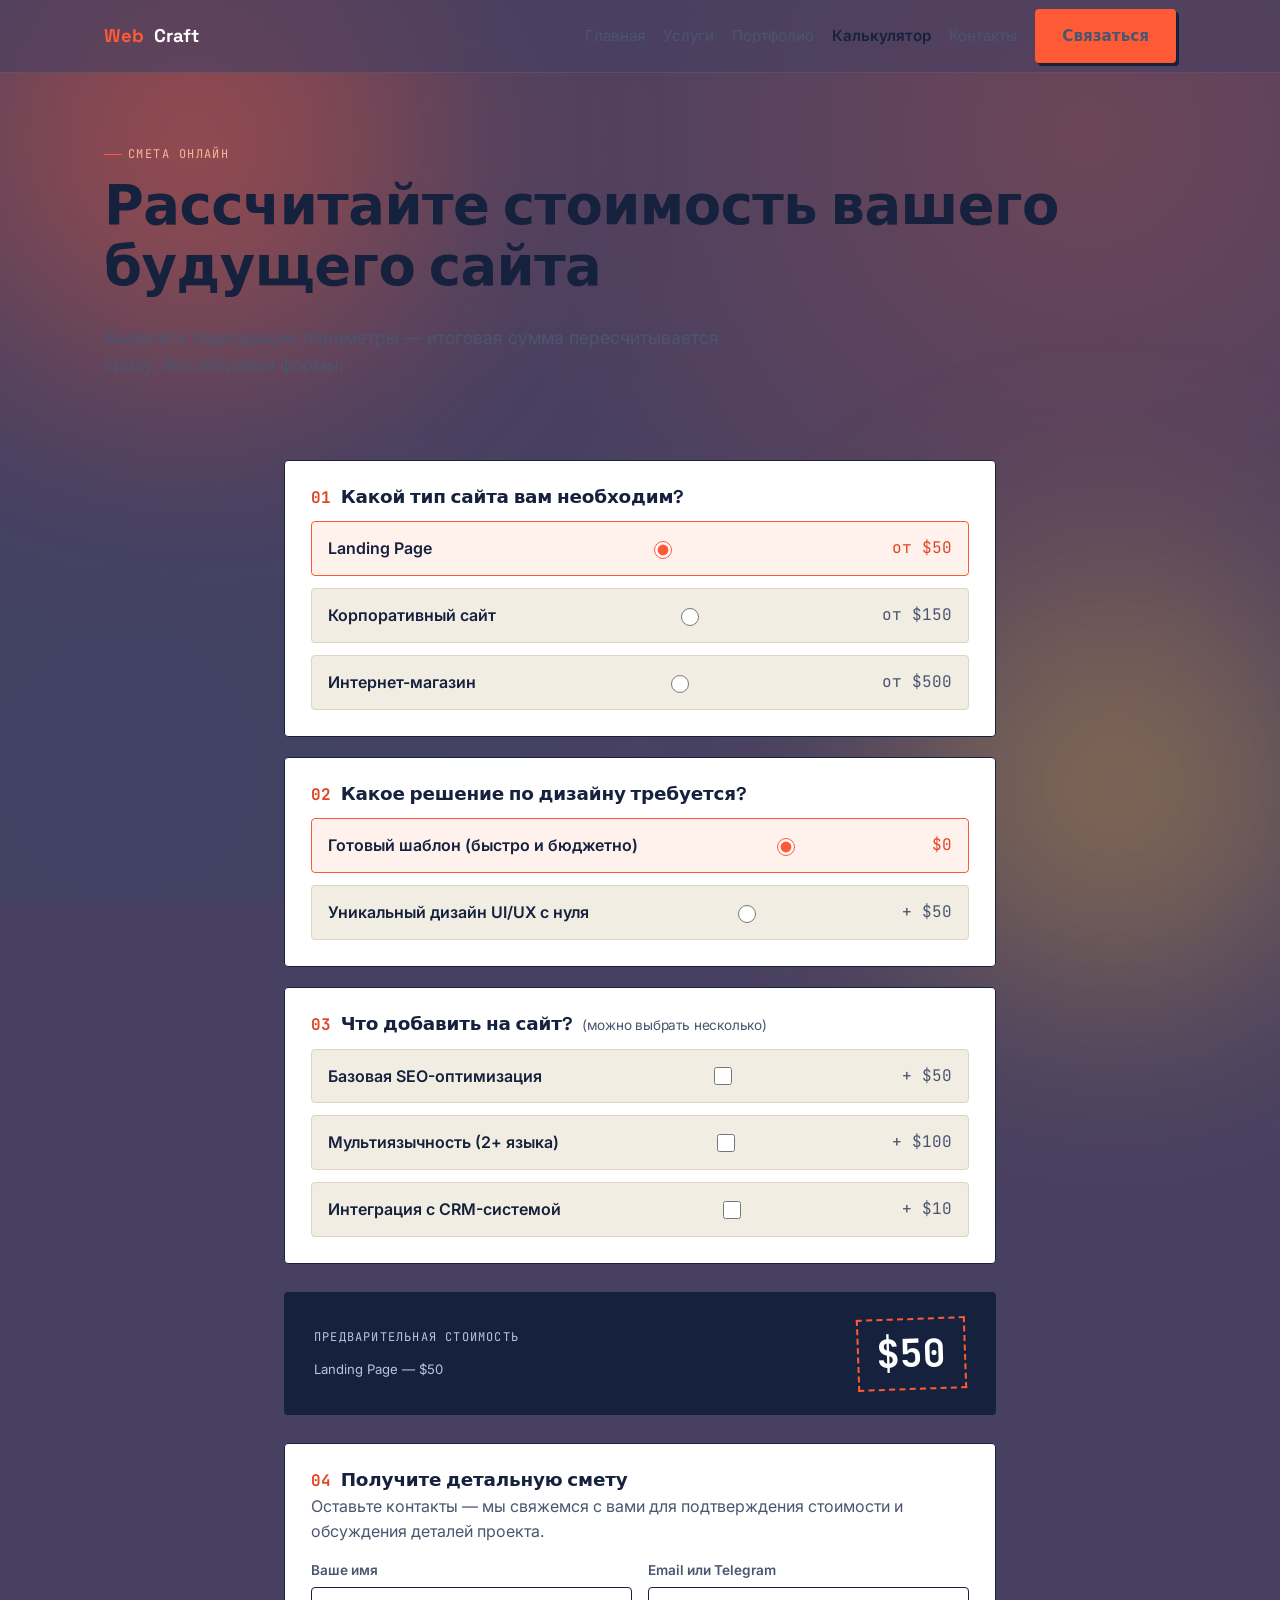
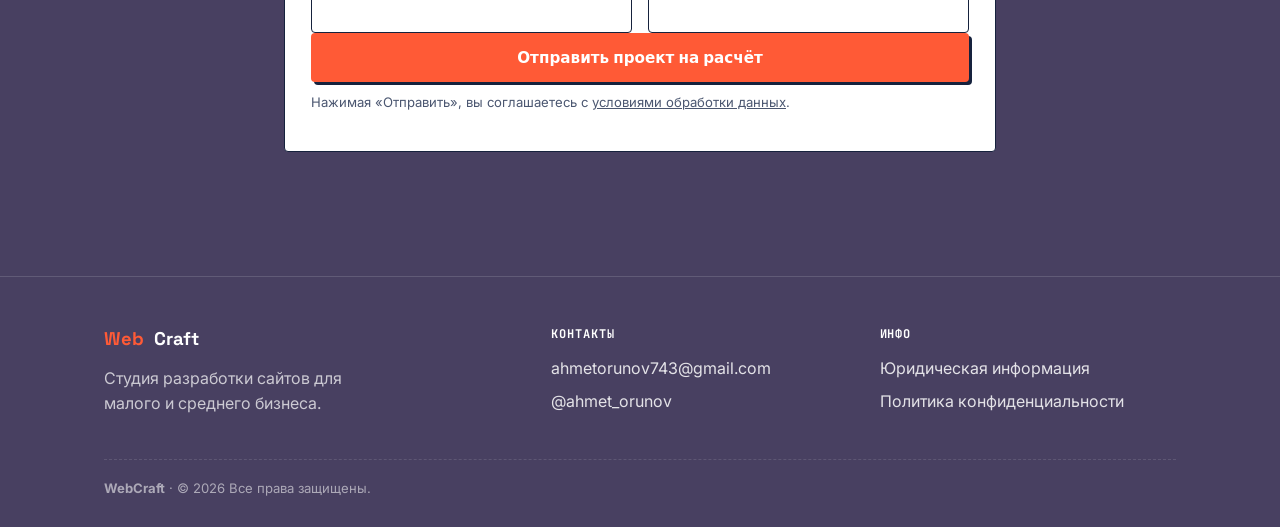
==== commit 07d6867a: "Add files via upload" ====
--- a/calculator.html
+++ b/calculator.html
@@ -126,55 +126,16 @@
             <h3><span class="num">04</span> Получите детальную смету</h3>
             <p style="color:var(--ink-soft); margin-top:-6px;">Оставьте контакты — мы свяжемся с вами для подтверждения стоимости и обсуждения деталей проекта.</p>
 
-            <div class="field">
-              <label for="calc-name">Ваше имя</label>
-              <input type="text" id="calc-name" name="Имя" required>
-            </div>
-
-            <div class="field">
-              <label>Как с вами связаться?</label>
-              <div class="method-toggle">
-                <label class="method-option">
-                  <input type="radio" name="Способ связи" value="Telegram" checked>
-                  <span>Telegram</span>
-                </label>
-                <label class="method-option">
-                  <input type="radio" name="Способ связи" value="WhatsApp">
-                  <span>WhatsApp</span>
-                </label>
+            <div class="field-row">
+              <div class="field">
+                <label for="calc-name">Ваше имя</label>
+                <input type="text" id="calc-name" name="Имя" required>
               </div>
-
-              <div class="method-field" data-method-field="Telegram">
-                <label for="calc-telegram">Ваш Telegram username</label>
-                <div class="input-prefix">
-                  <span class="prefix">@</span>
-                  <input type="text" id="calc-telegram" name="Telegram" placeholder="username" required>
-                </div>
-              </div>
-
-              <div class="method-field" data-method-field="WhatsApp" hidden>
-                <label for="calc-phone">Номер WhatsApp</label>
-                <div class="phone-row">
-                  <select id="calc-country" name="Код страны" aria-label="Код страны">
-                    <option value="+7">Россия +7</option>
-                    <option value="+7">Казахстан +7</option>
-                    <option value="+375">Беларусь +375</option>
-                    <option value="+380">Украина +380</option>
-                    <option value="+998">Узбекистан +998</option>
-                    <option value="+993">Туркменистан +993</option>
-                    <option value="+992">Таджикистан +992</option>
-                    <option value="+996">Кыргызстан +996</option>
-                    <option value="+374">Армения +374</option>
-                    <option value="+994">Азербайджан +994</option>
-                    <option value="+373">Молдова +373</option>
-                    <option value="+995">Грузия +995</option>
-                  </select>
-                  <input type="tel" id="calc-phone" name="Номер WhatsApp" placeholder="XX XX XX XX" disabled required>
-                </div>
+              <div class="field">
+                <label for="calc-contact">Email или Telegram</label>
+                <input type="text" id="calc-contact" name="Контакт" required>
               </div>
             </div>
-
-            <input type="hidden" name="WhatsApp ссылка" data-whatsapp-combined>
 
             <input type="hidden" name="Смета" data-summary-field>
 
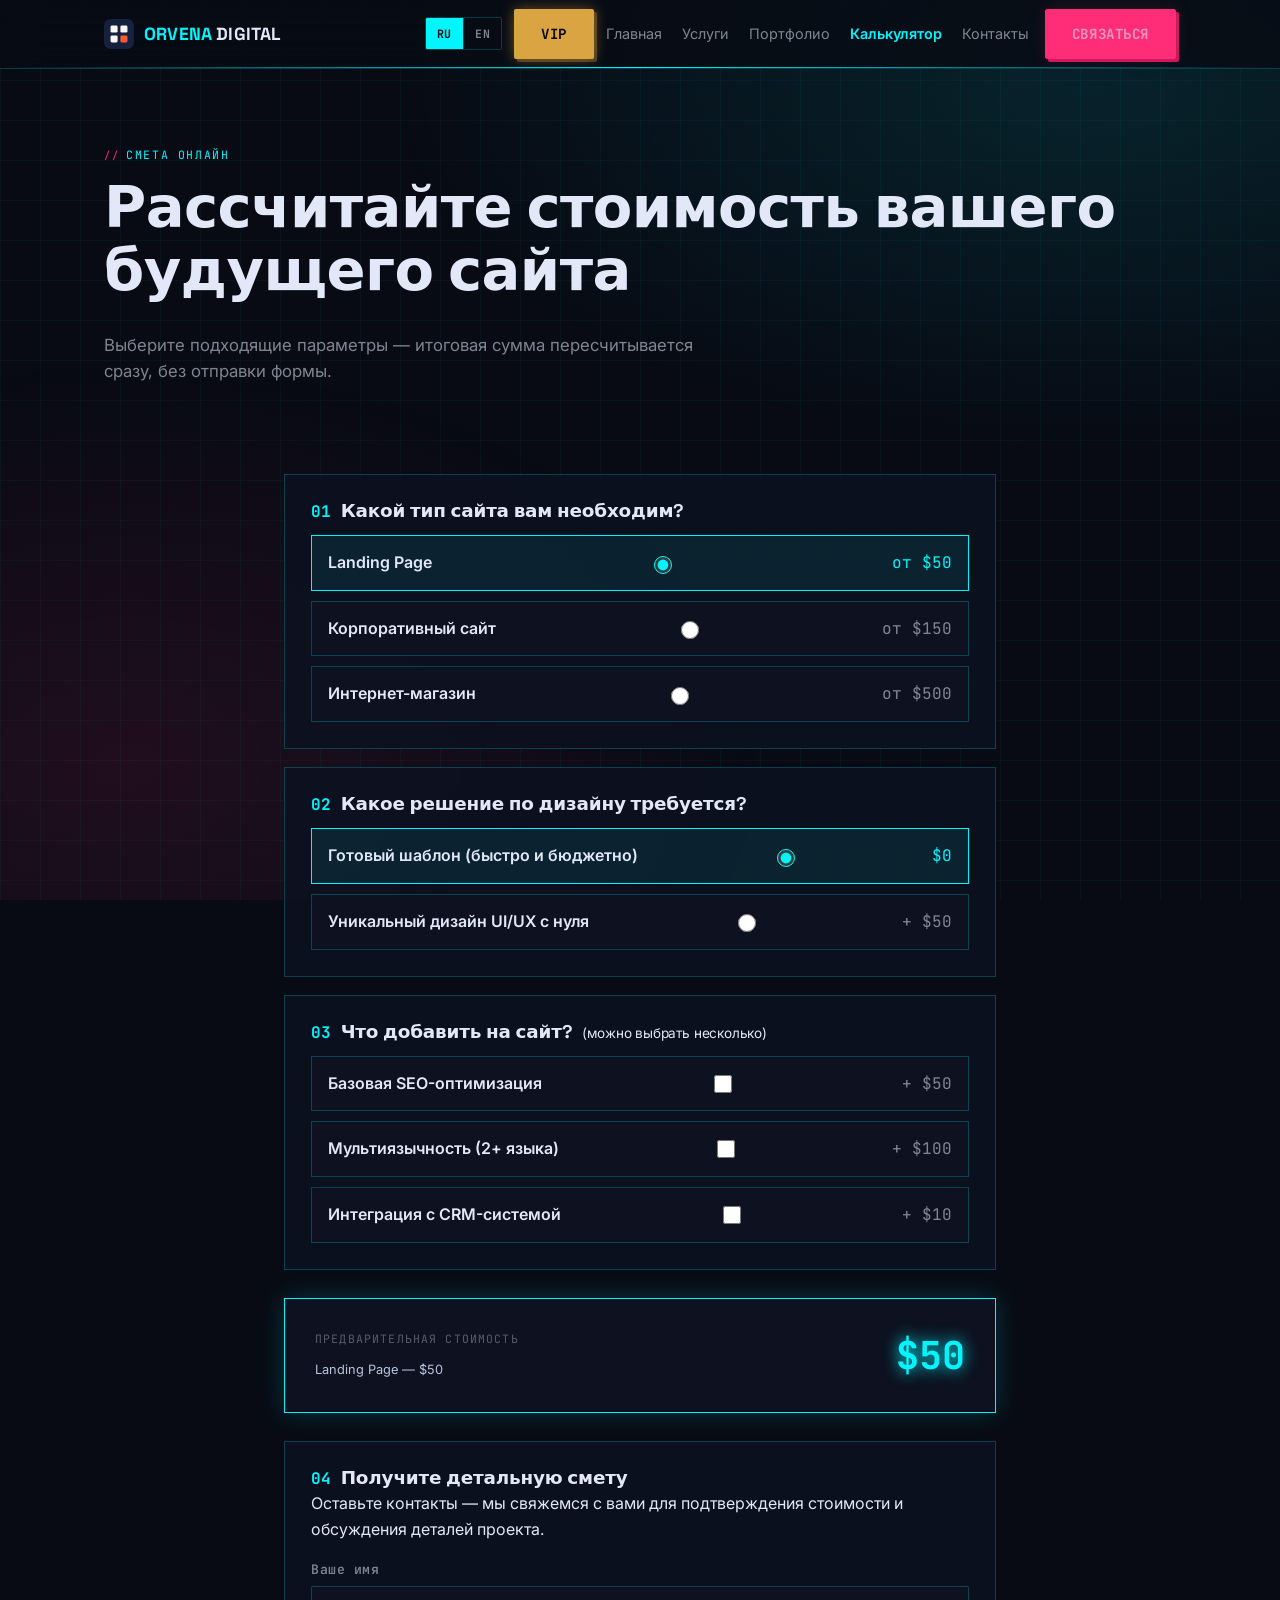
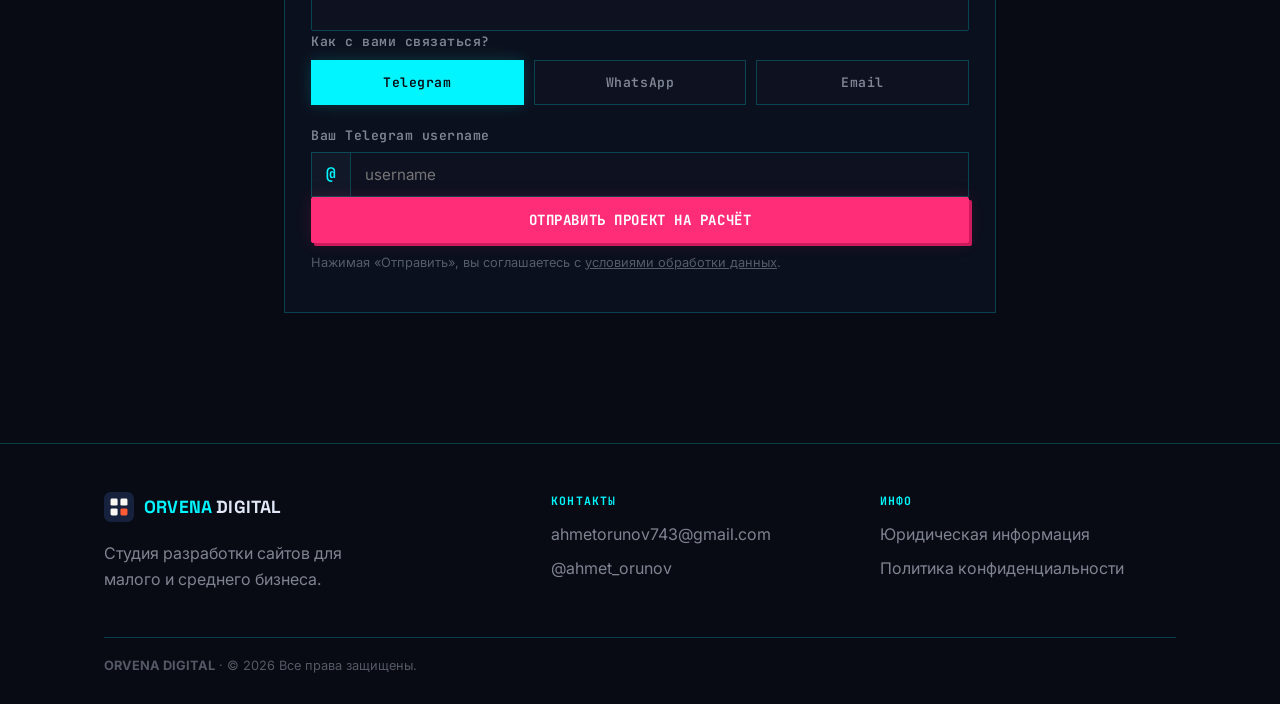
==== commit 4fc58d51: "Add files via upload" ====
--- a/calculator.html
+++ b/calculator.html
@@ -3,11 +3,11 @@
 <head>
   <meta charset="UTF-8">
   <meta name="viewport" content="width=device-width, initial-scale=1.0">
-  <title>Калькулятор стоимости разработки сайта | WebCraft</title>
+  <title>Калькулятор стоимости разработки сайта | ORVENA DIGITAL</title>
   <meta name="description" content="Рассчитайте предварительную стоимость вашего сайта онлайн: выберите тип сайта, дизайн и нужные опции — итог обновляется сразу.">
 
   <meta property="og:type" content="website">
-  <meta property="og:title" content="Калькулятор стоимости разработки сайта | WebCraft">
+  <meta property="og:title" content="Калькулятор стоимости разработки сайта | ORVENA DIGITAL">
   <meta property="og:description" content="Выберите параметры — получите предварительную смету за 2 минуты.">
   <meta property="og:image" content="https://ahmetorunov743.github.io/WebCraft/images.jfif">
   <meta property="og:url" content="https://ahmetorunov743.github.io/WebCraft/calculator.html">
@@ -19,45 +19,62 @@
   <link rel="stylesheet" href="style.css">
 </head>
 <body>
-  <a class="skip-link" href="#main">Перейти к содержимому</a>
+  <a class="skip-link" href="#main" data-i18n="skip_link">Перейти к содержимому</a>
 
   <header class="site-header">
     <div class="wrap">
-      <a class="logo" href="index.html"><b>Web</b>Craft</a>
+      <a class="logo" href="index.html">
+        <svg class="logo-mark" viewBox="0 0 64 64" aria-hidden="true" focusable="false">
+          <rect width="64" height="64" rx="14" fill="#16223D"/>
+          <rect x="14" y="14" width="15" height="15" rx="3" fill="#FAF8F2"/>
+          <rect x="35" y="14" width="15" height="15" rx="3" fill="#FAF8F2"/>
+          <rect x="14" y="35" width="15" height="15" rx="3" fill="#FAF8F2"/>
+          <rect x="35" y="35" width="15" height="15" rx="3" fill="#FF5A36"/>
+        </svg>
+        <span class="logo-text"><b>ORVENA</b> DIGITAL</span>
+      </a>
+      <div class="header-right">
+        <div class="lang-toggle" data-lang-toggle role="group" aria-label="Язык / Language">
+          <button type="button" class="lang-btn" data-lang="ru" aria-pressed="true">RU</button>
+          <button type="button" class="lang-btn" data-lang="en" aria-pressed="false">EN</button>
+        </div>
+        <a class="btn btn-vip" href="vip.html" data-i18n="nav_vip">VIP</a>
       <button class="nav-toggle" aria-label="Открыть меню" aria-expanded="false">
         <span></span>
       </button>
       <nav class="main-nav">
         <ul>
-          <li><a href="index.html">Главная</a></li>
-          <li><a href="index.html#services">Услуги</a></li>
-          <li><a href="index.html#portfolio">Портфолио</a></li>
-          <li><a href="calculator.html" aria-current="page">Калькулятор</a></li>
-          <li><a href="contacts.html">Контакты</a></li>
+          <li><a href="index.html" data-i18n="nav_home">Главная</a></li>
+          <li><a href="index.html#services" data-i18n="nav_services">Услуги</a></li>
+          <li><a href="index.html#portfolio" data-i18n="nav_portfolio">Портфолио</a></li>
+          <li><a href="calculator.html" aria-current="page" data-i18n="nav_calculator">Калькулятор</a></li>
+          <li><a href="contacts.html" data-i18n="nav_contacts">Контакты</a></li>
         </ul>
-        <a class="btn btn-primary" href="contacts.html">Связаться</a>
+        <a class="btn btn-primary" href="contacts.html" data-i18n="nav_cta_contacts">Связаться</a>
       </nav>
+      </div>
     </div>
   </header>
 
   <main id="main">
-    <section class="section" style="padding-bottom:0;">
+    <section class="section page-intro" style="padding-bottom:0;">
       <div class="wrap">
-        <p class="eyebrow">Смета онлайн</p>
-        <h1>Рассчитайте стоимость вашего будущего сайта</h1>
-        <p class="lede">Выберите подходящие параметры — итоговая сумма пересчитывается сразу, без отправки формы.</p>
+        <p class="eyebrow" data-i18n="calc_eyebrow">Смета онлайн</p>
+        <h1 data-i18n="calc_h1">Рассчитайте стоимость вашего будущего сайта</h1>
+        <p class="lede" data-i18n="calc_lede">Выберите подходящие параметры — итоговая сумма пересчитывается сразу, без отправки формы.</p>
       </div>
     </section>
 
     <section class="section">
       <div class="wrap" style="max-width:760px;">
-        <form data-calculator action="https://formspree.io/f/mojojoqe" method="POST">
-          <input type="hidden" name="_subject" value="Заявка с калькулятора WebCraft">
-          <input type="hidden" name="subject" value="Заявка с калькулятора WebCraft">
+        <form data-calculator action="https://formspree.io/f/xojoparp" method="POST">
+          <input type="hidden" name="🔵 Тип клиента" value="Обычный клиент">
+          <input type="hidden" name="_subject" value="Заявка с калькулятора ORVENA DIGITAL">
+          <input type="hidden" name="subject" value="Заявка с калькулятора ORVENA DIGITAL">
           <input type="hidden" name="_next" value="https://ahmetorunov743.github.io/WebCraft/thanks.html">
 
           <div class="calc-step">
-            <h3><span class="num">01</span> Какой тип сайта вам необходим?</h3>
+            <h3><span class="num">01</span> <span data-i18n="calc_step1_h3">Какой тип сайта вам необходим?</span></h3>
             <div class="option-grid">
               <label class="option-card">
                 <span class="opt-label">Landing Page</span>
@@ -78,7 +95,7 @@
           </div>
 
           <div class="calc-step">
-            <h3><span class="num">02</span> Какое решение по дизайну требуется?</h3>
+            <h3><span class="num">02</span> <span data-i18n="calc_step2_h3">Какое решение по дизайну требуется?</span></h3>
             <div class="option-grid">
               <label class="option-card">
                 <span class="opt-label">Готовый шаблон (быстро и бюджетно)</span>
@@ -94,7 +111,7 @@
           </div>
 
           <div class="calc-step">
-            <h3><span class="num">03</span> Что добавить на сайт? <span style="font-family:var(--font-body); font-weight:400; font-size:.85rem; color:var(--ink-soft);">(можно выбрать несколько)</span></h3>
+            <h3><span class="num">03</span> <span data-i18n="calc_step3_h3">Что добавить на сайт?</span> <span style="font-family:var(--font-body); font-weight:400; font-size:.85rem; color:var(--ink-soft);" data-i18n="calc_step3_hint">(можно выбрать несколько)</span></h3>
             <div class="option-grid">
               <label class="option-card">
                 <span class="opt-label">Базовая SEO-оптимизация</span>
@@ -123,19 +140,73 @@
           </div>
 
           <div class="calc-step">
-            <h3><span class="num">04</span> Получите детальную смету</h3>
+            <h3><span class="num">04</span> <span data-i18n="calc_step4_h3">Получите детальную смету</span></h3>
             <p style="color:var(--ink-soft); margin-top:-6px;">Оставьте контакты — мы свяжемся с вами для подтверждения стоимости и обсуждения деталей проекта.</p>
 
-            <div class="field-row">
-              <div class="field">
-                <label for="calc-name">Ваше имя</label>
-                <input type="text" id="calc-name" name="Имя" required>
-              </div>
-              <div class="field">
-                <label for="calc-contact">Email или Telegram</label>
-                <input type="text" id="calc-contact" name="Контакт" required>
-              </div>
-            </div>
+            <div class="field">
+              <label for="calc-name">Ваше имя</label>
+              <input type="text" id="calc-name" name="Имя" required>
+            </div>
+
+            <div class="field">
+              <label>Как с вами связаться?</label>
+              <div class="method-toggle">
+                <label class="method-option">
+                  <input type="radio" name="Способ связи" value="Telegram" checked>
+                  <span>Telegram</span>
+                </label>
+                <label class="method-option">
+                  <input type="radio" name="Способ связи" value="WhatsApp">
+                  <span>WhatsApp</span>
+                </label>
+                <label class="method-option">
+                  <input type="radio" name="Способ связи" value="Email">
+                  <span>Email</span>
+                </label>
+              </div>
+
+              <div class="method-field" data-method-field="Telegram">
+                <label for="calc-telegram">Ваш Telegram username</label>
+                <div class="input-prefix">
+                  <span class="prefix">@</span>
+                  <input type="text" id="calc-telegram" name="Telegram" placeholder="username" required>
+                </div>
+              </div>
+
+              <div class="method-field" data-method-field="WhatsApp" hidden>
+                <label for="calc-phone">Номер WhatsApp</label>
+                <div class="phone-row">
+                  <div class="country-select" data-country-select>
+                    <button type="button" class="country-select-btn" aria-haspopup="listbox" aria-expanded="false" aria-label="Код страны">
+                      <span data-country-display>+993</span>
+                    </button>
+                    <ul class="country-select-list" role="listbox" hidden>
+                      <li role="option" tabindex="0" aria-selected="true" data-code="+993" data-groups="2,2,2,2" data-placeholder="61 64 77 66">Туркменистан +993</li>
+                      <li role="option" tabindex="0" aria-selected="false" data-code="+7" data-groups="3,3,2,2" data-placeholder="912 345 67 89">Россия +7</li>
+                      <li role="option" tabindex="0" aria-selected="false" data-code="+7" data-groups="3,3,2,2" data-placeholder="701 234 56 78">Казахстан +7</li>
+                      <li role="option" tabindex="0" aria-selected="false" data-code="+375" data-groups="2,3,2,2" data-placeholder="29 123 45 67">Беларусь +375</li>
+                      <li role="option" tabindex="0" aria-selected="false" data-code="+380" data-groups="2,3,2,2" data-placeholder="50 123 45 67">Украина +380</li>
+                      <li role="option" tabindex="0" aria-selected="false" data-code="+998" data-groups="2,3,2,2" data-placeholder="90 123 45 67">Узбекистан +998</li>
+                      <li role="option" tabindex="0" aria-selected="false" data-code="+992" data-groups="2,3,2,2" data-placeholder="91 123 45 67">Таджикистан +992</li>
+                      <li role="option" tabindex="0" aria-selected="false" data-code="+996" data-groups="3,3,3" data-placeholder="700 123 456">Кыргызстан +996</li>
+                      <li role="option" tabindex="0" aria-selected="false" data-code="+374" data-groups="2,2,2,2" data-placeholder="77 12 34 56">Армения +374</li>
+                      <li role="option" tabindex="0" aria-selected="false" data-code="+994" data-groups="2,3,2,2" data-placeholder="50 123 45 67">Азербайджан +994</li>
+                      <li role="option" tabindex="0" aria-selected="false" data-code="+373" data-groups="2,2,2,2" data-placeholder="69 12 34 56">Молдова +373</li>
+                      <li role="option" tabindex="0" aria-selected="false" data-code="+995" data-groups="3,2,2,2" data-placeholder="555 12 34 56">Грузия +995</li>
+                    </ul>
+                    <input type="hidden" name="Код страны" value="+993" data-country-value>
+                  </div>
+                  <input type="tel" id="calc-phone" name="Номер WhatsApp" inputmode="numeric" placeholder="61 64 77 66" data-phone-input data-groups="2,2,2,2" disabled required>
+                </div>
+              </div>
+
+              <div class="method-field" data-method-field="Email" hidden>
+                <label for="calc-email">Ваш email</label>
+                <input type="email" id="calc-email" name="Email" placeholder="you@example.com" disabled required>
+              </div>
+            </div>
+
+            <input type="hidden" name="WhatsApp ссылка" data-whatsapp-combined>
 
             <input type="hidden" name="Смета" data-summary-field>
 
@@ -151,26 +222,35 @@
     <div class="wrap">
       <div class="footer-grid">
         <div>
-          <a class="logo" href="index.html"><b>Web</b>Craft</a>
-          <p style="margin-top:12px; max-width:280px;">Студия разработки сайтов для малого и среднего бизнеса.</p>
+          <a class="logo" href="index.html">
+        <svg class="logo-mark" viewBox="0 0 64 64" aria-hidden="true" focusable="false">
+          <rect width="64" height="64" rx="14" fill="#16223D"/>
+          <rect x="14" y="14" width="15" height="15" rx="3" fill="#FAF8F2"/>
+          <rect x="35" y="14" width="15" height="15" rx="3" fill="#FAF8F2"/>
+          <rect x="14" y="35" width="15" height="15" rx="3" fill="#FAF8F2"/>
+          <rect x="35" y="35" width="15" height="15" rx="3" fill="#FF5A36"/>
+        </svg>
+        <span class="logo-text"><b>ORVENA</b> DIGITAL</span>
+      </a>
+          <p style="margin-top:12px; max-width:280px;" data-i18n="footer_tagline">Студия разработки сайтов для малого и среднего бизнеса.</p>
         </div>
         <div>
-          <h4>Контакты</h4>
+          <h4 data-i18n="footer_contacts_h">Контакты</h4>
           <ul>
             <li><a href="mailto:ahmetorunov743@gmail.com">ahmetorunov743@gmail.com</a></li>
             <li><a href="https://t.me/ahmet_orunov">@ahmet_orunov</a></li>
           </ul>
         </div>
         <div>
-          <h4>Инфо</h4>
+          <h4 data-i18n="footer_info_h">Инфо</h4>
           <ul>
-            <li><a href="legal.html">Юридическая информация</a></li>
-            <li><a href="privacy.html">Политика конфиденциальности</a></li>
+            <li><a href="legal.html" data-i18n="footer_legal">Юридическая информация</a></li>
+            <li><a href="privacy.html" data-i18n="footer_privacy">Политика конфиденциальности</a></li>
           </ul>
         </div>
       </div>
       <div class="footer-bottom">
-        <span><b>WebCraft</b> · © <span data-year>2026</span> Все права защищены.</span>
+        <span><b>ORVENA DIGITAL</b> · © <span data-year>2026</span> <span data-i18n="footer_rights">Все права защищены.</span></span>
       </div>
     </div>
   </footer>
--- a/style.css
+++ b/style.css
@@ -1,646 +1,592 @@
 /* ==========================================================================
-   ORVENA DIGITAL — design tokens
-   Основной сайт: тёмно-фиолетовый фон с плавающим градиентом, контент —
-   на светлых "плавающих" панелях. VIP — отдельная, более насыщенная
-   стилистика (см. блок VIP в конце файла).
+   ORVENA DIGITAL — Cyberpunk Edition
+   Основной сайт: тёмный фон, неоновый cyan/magenta, glitch-акценты.
+   VIP-страница — отдельная тема (бордовый бархат + золото) в конце файла.
    ========================================================================== */
 
 :root{
-  --paper:        #FAF8F2;
-  --paper-dim:     #F1EDE2;
-  --ink:           #16223D;
-  --ink-soft:      #4A5670;
-  --blueprint:     #2C4870;
-  --blueprint-dk:  #16223D;
-  --grid-line:     #DCD5C2;
-  --signal:        #FF5A36;
-  --signal-dk:     #E14523;
-  --line-dashed:   #B9AE92;
-  --vip-gold:      #D9A441;
-  --vip-gold-dk:   #B9842A;
-  --ink-2:         #1E2F52;
-
-  --bg-page:       #484061;
-  --bg-page-dim:   #3B3553;
-
-  --font-display: "Space Grotesk", "Schibsted Grotesk", system-ui, sans-serif;
-  --font-body:    "Inter", system-ui, -apple-system, sans-serif;
+  /* Киберпанк-палитра */
+  --bg:          #080B14;
+  --bg-2:        #0D1120;
+  --bg-3:        #111827;
+  --bg-card:     rgba(13,17,32,.9);
+
+  --cyan:        #00F5FF;
+  --cyan-dk:     #00C8D4;
+  --cyan-glow:   rgba(0,245,255,.18);
+  --magenta:     #FF2D78;
+  --magenta-dk:  #CC1A5B;
+  --magenta-glow:rgba(255,45,120,.15);
+  --yellow:      #F5E642;
+  --green:       #39FF14;
+
+  --text:        #E2E8F8;
+  --text-soft:   rgba(226,232,248,.55);
+  --text-dim:    rgba(226,232,248,.35);
+
+  --border:      rgba(0,245,255,.22);
+  --border-hot:  var(--cyan);
+
+  /* VIP цвета */
+  --vip-gold:     #D9A441;
+  --vip-gold-dk:  #B9842A;
+
+  /* Типографика */
+  --font-display: "Space Grotesk", system-ui, sans-serif;
+  --font-body:    "Inter", system-ui, sans-serif;
   --font-mono:    "JetBrains Mono", "Fira Code", ui-monospace, monospace;
 
-  --radius: 4px;
-  --max-w: 1120px;
+  --radius: 2px;
+  --max-w:  1120px;
 }
 
 @media (prefers-reduced-motion: reduce){
-  *{ animation-duration: .001ms !important; animation-iteration-count: 1 !important; transition-duration: .001ms !important; }
-}
-
-*{ box-sizing: border-box; }
+  *{ animation-duration:.001ms !important; animation-iteration-count:1 !important; transition-duration:.001ms !important; }
+}
+
+*, *::before, *::after{ box-sizing: border-box; }
 html{ scroll-behavior: smooth; }
+
 body{
   margin: 0;
-  position: relative;
-  isolation: isolate;
-  background-color: var(--bg-page);
-  background-image:
-    radial-gradient(circle at 85% 15%, rgba(255,90,54,.20), transparent 45%),
-    radial-gradient(circle at 10% 85%, rgba(44,72,112,.30), transparent 45%);
-  background-attachment: fixed;
-  color: var(--ink);
+  background: var(--bg);
+  color: var(--text);
   font-family: var(--font-body);
   font-size: 16px;
-  line-height: 1.55;
+  line-height: 1.6;
   -webkit-font-smoothing: antialiased;
   overflow-x: hidden;
-}
-body::before, body::after{
-  content: ""; position: fixed; z-index: -1; pointer-events: none;
-  border-radius: 50%; filter: blur(95px); opacity: .55;
-}
+  position: relative;
+}
+
+/* Сетка-подложка (лёгкая, как в матрице) */
 body::before{
-  width: 58vw; height: 58vw; top: -18vw; left: -14vw;
-  background: radial-gradient(circle, var(--signal) 0%, transparent 70%);
-  animation: float-blob-a 28s ease-in-out infinite;
-}
+  content: "";
+  position: fixed; inset: 0; z-index: 0; pointer-events: none;
+  background-image:
+    linear-gradient(rgba(0,245,255,.04) 1px, transparent 1px),
+    linear-gradient(90deg, rgba(0,245,255,.04) 1px, transparent 1px);
+  background-size: 40px 40px;
+}
+/* Плавающие неоновые пятна */
 body::after{
-  width: 50vw; height: 50vw; bottom: -16vw; right: -12vw;
-  background: radial-gradient(circle, var(--vip-gold) 0%, transparent 70%);
-  animation: float-blob-b 34s ease-in-out infinite;
-}
-@keyframes float-blob-a{
-  0%, 100%{ transform: translate(0,0) scale(1); }
-  50%{ transform: translate(7vw, 9vw) scale(1.18); }
-}
-@keyframes float-blob-b{
-  0%, 100%{ transform: translate(0,0) scale(1); }
-  50%{ transform: translate(-6vw, -7vw) scale(1.12); }
-}
+  content: "";
+  position: fixed; inset: 0; z-index: 0; pointer-events: none;
+  background:
+    radial-gradient(ellipse 55% 40% at 85% 10%, rgba(0,245,255,.10), transparent),
+    radial-gradient(ellipse 50% 45% at 10% 85%, rgba(255,45,120,.10), transparent);
+  animation: bg-drift 22s ease-in-out infinite alternate;
+}
+@keyframes bg-drift{
+  from{ background-position: 0 0; }
+  to{
+    background:
+      radial-gradient(ellipse 55% 40% at 75% 20%, rgba(0,245,255,.12), transparent),
+      radial-gradient(ellipse 50% 45% at 20% 75%, rgba(255,45,120,.12), transparent);
+  }
+}
+body > *{ position: relative; z-index: 1; }
 
 img{ max-width: 100%; display: block; }
 a{ color: inherit; }
 
-.wrap{
-  max-width: var(--max-w);
-  margin: 0 auto;
-  padding: 0 24px;
-}
-
+.wrap{ max-width: var(--max-w); margin: 0 auto; padding: 0 24px; }
+
+/* ---------- Типографика ---------- */
 h1, h2, h3{
   font-family: var(--font-display);
   font-weight: 700;
-  line-height: 1.12;
-  letter-spacing: -0.01em;
+  line-height: 1.1;
+  letter-spacing: -.01em;
   margin: 0 0 .5em;
-  color: var(--blueprint-dk);
-}
-h1{ font-size: clamp(2.1rem, 5vw, 3.4rem); }
-h2{ font-size: clamp(1.6rem, 3.4vw, 2.2rem); }
+  color: var(--text);
+}
+h1{ font-size: clamp(2.2rem, 5.5vw, 3.6rem); }
+h2{ font-size: clamp(1.7rem, 3.5vw, 2.4rem); }
 h3{ font-size: 1.15rem; }
 p{ margin: 0 0 1em; }
-.lede{ font-size: 1.1rem; color: var(--ink-soft); max-width: 640px; }
+.lede{ font-size: 1.05rem; color: var(--text-soft); max-width: 640px; }
 
 .eyebrow{
-  display: inline-flex;
-  align-items: center;
-  gap: .5em;
-  font-family: var(--font-mono);
-  font-size: .75rem;
-  letter-spacing: .12em;
-  text-transform: uppercase;
-  color: var(--signal-dk);
-  margin-bottom: .9em;
+  display: inline-flex; align-items: center; gap: .6em;
+  font-family: var(--font-mono); font-size: .72rem;
+  letter-spacing: .14em; text-transform: uppercase;
+  color: var(--cyan); margin-bottom: 1em;
 }
 .eyebrow::before{
-  content: "";
-  width: 18px; height: 1px;
-  background: var(--signal);
-  display: inline-block;
-}
-
-/* ---------- Header / Nav ---------- */
+  content: "//"; color: var(--magenta); font-size: .9em;
+}
+
+/* ---------- Шапка ---------- */
 .site-header{
   position: sticky; top: 0; z-index: 50;
-  background: rgba(250,248,242,.92);
-  backdrop-filter: blur(6px);
-  border-bottom: 1px solid var(--grid-line);
-}
+  background: rgba(8,11,20,.82);
+  backdrop-filter: blur(18px);
+  -webkit-backdrop-filter: blur(18px);
+  border-bottom: 1px solid var(--border);
+}
+.site-header::after{
+  content: ""; position: absolute; bottom: 0; left: 0; right: 0;
+  height: 1px;
+  background: linear-gradient(90deg, transparent, var(--cyan), transparent);
+  animation: scan-line 4s ease-in-out infinite;
+}
+@keyframes scan-line{
+  0%, 100%{ opacity: 0; transform: scaleX(0); }
+  50%{ opacity: 1; transform: scaleX(1); }
+}
+
 .site-header .wrap{
   display: flex; align-items: center; justify-content: space-between;
-  height: 72px;
-}
+  height: 68px;
+}
+
+/* Лого */
 .logo{
   display: inline-flex; align-items: center; gap: 10px;
-  font-family: var(--font-display);
-  font-weight: 700;
-  font-size: 1.15rem;
-  text-decoration: none;
-  color: var(--blueprint-dk);
-}
-.logo b{ color: var(--signal); }
+  font-family: var(--font-display); font-weight: 700; font-size: 1.1rem;
+  text-decoration: none; color: var(--text);
+}
+.logo b{ color: var(--cyan); }
 .logo-mark{ width: 30px; height: 30px; flex: 0 0 30px; display: block; }
 .logo-text{ letter-spacing: .01em; }
 
-.header-right{ display: flex; align-items: center; gap: 14px; }
-
-/* ---------- Переключатель языка RU / EN ---------- */
+.header-right{ display: flex; align-items: center; gap: 12px; }
+
+/* ---------- Языковой переключатель ---------- */
 .lang-toggle{
   display: inline-flex;
-  border: 1.5px solid var(--ink);
+  border: 1px solid var(--border);
   border-radius: var(--radius);
   overflow: hidden;
-  flex: 0 0 auto;
 }
 .lang-btn{
-  font-family: var(--font-mono);
-  font-size: .75rem; font-weight: 700; letter-spacing: .04em;
-  padding: 9px 12px;
-  background: #fff; color: var(--ink-soft);
+  font-family: var(--font-mono); font-size: .72rem;
+  font-weight: 700; letter-spacing: .05em;
+  padding: 8px 11px;
+  background: transparent; color: var(--text-soft);
   border: none; cursor: pointer;
-}
-.lang-btn + .lang-btn{ border-left: 1.5px solid var(--ink); }
-.lang-btn.is-active{ background: var(--ink); color: #fff; }
-.lang-btn:focus-visible{ outline: 3px solid var(--blueprint); outline-offset: 2px; }
-
-/* ---------- Кнопка VIP ---------- */
+  transition: background .15s, color .15s;
+}
+.lang-btn + .lang-btn{ border-left: 1px solid var(--border); }
+.lang-btn.is-active{ background: var(--cyan); color: var(--bg); }
+.lang-btn:focus-visible{ outline: 2px solid var(--cyan); outline-offset: 2px; }
+
+/* ---------- VIP-кнопка ---------- */
 .btn-vip{
-  background: var(--vip-gold); color: var(--ink);
-  box-shadow: 3px 3px 0 0 var(--blueprint-dk);
-}
-.btn-vip:hover{ transform: translate(-2px,-2px); box-shadow: 5px 5px 0 0 var(--blueprint-dk); }
-
+  background: var(--vip-gold); color: var(--bg);
+  font-weight: 700;
+  box-shadow: 0 0 14px rgba(217,164,65,.45), 3px 3px 0 0 rgba(217,164,65,.3);
+}
+.btn-vip:hover{
+  box-shadow: 0 0 22px rgba(217,164,65,.7), 4px 4px 0 0 rgba(217,164,65,.4);
+  transform: translate(-1px,-1px);
+}
+
+/* Гамбургер */
 .nav-toggle{
   display: none;
-  background: none; border: 1px solid var(--ink); border-radius: var(--radius);
-  width: 40px; height: 40px; cursor: pointer;
-  position: relative;
+  background: none; border: 1px solid var(--border);
+  border-radius: var(--radius);
+  width: 40px; height: 40px; cursor: pointer; position: relative;
 }
 .nav-toggle span, .nav-toggle span::before, .nav-toggle span::after{
-  content: ""; position: absolute; left: 9px; right: 9px; height: 2px; background: var(--ink);
+  content: ""; position: absolute; left: 9px; right: 9px; height: 2px; background: var(--cyan);
 }
 .nav-toggle span{ top: 19px; }
 .nav-toggle span::before{ top: -6px; }
 .nav-toggle span::after{ top: 6px; }
 
-.main-nav{
-  display: flex; align-items: center; gap: 18px;
-}
+/* Навигация */
+.main-nav{ display: flex; align-items: center; gap: 16px; }
 .main-nav ul{
-  display: flex; gap: 18px; list-style: none; margin: 0; padding: 0;
-  font-size: .95rem;
+  display: flex; gap: 20px; list-style: none; margin: 0; padding: 0;
+  font-size: .9rem;
 }
 .main-nav a{
-  text-decoration: none;
-  color: var(--ink-soft);
-}
-.main-nav a:hover, .main-nav a.is-active{ color: var(--blueprint-dk); }
-.main-nav a[aria-current="page"]{ color: var(--ink); font-weight: 600; }
-
-/* ---------- Buttons ---------- */
+  text-decoration: none; color: var(--text-soft);
+  transition: color .15s;
+}
+.main-nav a:hover{ color: var(--cyan); }
+.main-nav a[aria-current="page"]{ color: var(--cyan); font-weight: 600; }
+
+/* ---------- Кнопки ---------- */
 .btn{
   display: inline-flex; align-items: center; justify-content: center; gap: .5em;
-  font-family: var(--font-display);
-  font-weight: 600;
-  font-size: .95rem;
-  padding: 14px 26px;
+  font-family: var(--font-mono); font-weight: 700; font-size: .88rem;
+  letter-spacing: .04em; text-transform: uppercase;
+  padding: 13px 26px;
   border-radius: var(--radius);
   text-decoration: none;
-  border: 1.5px solid transparent;
+  border: 1px solid transparent;
   cursor: pointer;
-  transition: transform .15s ease, box-shadow .15s ease, background .15s ease;
-}
-.btn:focus-visible{ outline: 3px solid var(--blueprint); outline-offset: 2px; }
+  transition: all .18s ease;
+}
+.btn:focus-visible{ outline: 2px solid var(--cyan); outline-offset: 3px; }
+
 .btn-primary{
-  background: var(--signal); color: #fff;
-  box-shadow: 3px 3px 0 0 var(--blueprint-dk);
-}
-.btn-primary:hover{ transform: translate(-2px,-2px); box-shadow: 5px 5px 0 0 var(--blueprint-dk); }
+  background: var(--magenta); color: #fff;
+  border-color: var(--magenta);
+  box-shadow: 0 0 16px var(--magenta-glow), 3px 3px 0 0 var(--magenta-dk);
+}
+.btn-primary:hover{
+  box-shadow: 0 0 28px rgba(255,45,120,.5), 4px 4px 0 0 var(--magenta-dk);
+  transform: translate(-1px,-1px);
+}
+
 .btn-ghost{
-  background: transparent; border-color: var(--ink);
-  color: var(--ink);
-}
-.btn-ghost:hover{ background: var(--ink); color: var(--paper); }
+  background: transparent; border-color: var(--cyan); color: var(--cyan);
+  box-shadow: 0 0 10px var(--cyan-glow);
+}
+.btn-ghost:hover{ background: var(--cyan); color: var(--bg); box-shadow: 0 0 22px rgba(0,245,255,.5); }
 .btn-block{ width: 100%; }
 
-/* ---------- Hero (redesigned) ---------- */
-.hero{
-  padding: 80px 0 72px;
+/* ---------- Hero ---------- */
+.hero{ padding: 72px 0 60px; }
+.hero-grid{
+  display: grid; grid-template-columns: 1.1fr .9fr; gap: 48px; align-items: center;
+}
+.hero-actions{ display: flex; flex-wrap: wrap; gap: 14px; margin-top: 32px; }
+
+.hero-figure{
   position: relative;
-  overflow: hidden;
-}
-/* тонкая точечная сетка поверх фонового градиента */
-.hero-bg-grid{
-  position: absolute; inset: 0; pointer-events: none; z-index: 0;
-  background-image: radial-gradient(circle, rgba(255,255,255,.13) 1px, transparent 1px);
-  background-size: 36px 36px;
-  mask-image: radial-gradient(ellipse at center, black 30%, transparent 85%);
-}
-.hero .wrap{ position: relative; z-index: 1; }
-
-.hero-grid{
-  display: grid; grid-template-columns: 1.05fr .95fr; gap: 56px; align-items: center;
-}
-
-/* Левая колонка */
-.hero-content{ display: flex; flex-direction: column; }
-.hero-eyebrow{ margin-bottom: .6em; }
-
-.hero h1{
-  font-size: clamp(2.4rem, 5.5vw, 3.8rem);
-  line-height: 1.06;
-  color: #fff;
-  margin-bottom: 20px;
-  letter-spacing: -.02em;
-}
-.hero-accent{
-  color: var(--signal);
-  position: relative;
-  white-space: nowrap;
-}
-.hero-accent::after{
-  content: "";
-  position: absolute; bottom: 2px; left: 0; right: 0; height: 3px;
-  background: linear-gradient(90deg, var(--signal), var(--vip-gold));
-  border-radius: 2px;
-  opacity: .6;
-}
-
-/* Статистика */
-.hero-stats{
-  display: flex; align-items: center; gap: 20px;
-  margin: 28px 0 32px;
-  padding: 20px 22px;
-  background: rgba(255,255,255,.06);
-  border: 1px solid rgba(255,255,255,.12);
-  border-radius: 10px;
-  backdrop-filter: blur(6px);
-}
-.hero-stat{ flex: 1; text-align: center; }
-.hero-stat b{
-  display: block;
-  font-family: var(--font-display); font-weight: 700;
-  font-size: 1.9rem; line-height: 1;
-  background: linear-gradient(135deg, #fff 30%, var(--vip-gold));
-  -webkit-background-clip: text; -webkit-text-fill-color: transparent;
-  background-clip: text;
-}
-.hero-stat-plus{ font-size: 1.3rem; }
-.hero-stat span{ display:block; font-size:.8rem; color:rgba(255,255,255,.6); margin-top:4px; }
-.hero-stat-div{
-  width: 1px; align-self: stretch;
-  background: rgba(255,255,255,.15); flex: 0 0 1px;
-}
-
-/* Кнопки */
-.hero-actions{ display: flex; flex-wrap: wrap; gap: 14px; }
-.btn-ghost-light{
-  background: transparent;
-  border: 1.5px solid rgba(255,255,255,.35);
-  color: #fff;
-}
-.btn-ghost-light:hover{ background: rgba(255,255,255,.1); border-color: rgba(255,255,255,.6); }
-
-/* Правая колонка: карточки-услуги */
-.hero-cards{
-  display: flex; flex-direction: column; gap: 10px;
-}
-.hero-service-card{
-  display: flex; align-items: center; gap: 14px;
-  background: rgba(255,255,255,.07);
-  border: 1px solid rgba(255,255,255,.13);
-  border-radius: 10px;
-  padding: 16px 18px;
-  backdrop-filter: blur(8px);
-  transition: background .18s ease, border-color .18s ease, transform .18s ease;
-}
-.hero-service-card:hover{
-  background: rgba(255,255,255,.12);
-  border-color: rgba(255,255,255,.22);
-  transform: translateX(3px);
-}
-.hsc-icon{ font-size: 1.3rem; flex: 0 0 auto; }
-.hsc-body{ flex: 1; min-width: 0; }
-.hsc-body b{ display:block; color:#fff; font-size:.97rem; }
-.hsc-body span{ font-size:.82rem; color:rgba(255,255,255,.55); }
-.hsc-price{
-  font-family: var(--font-mono); font-size: .88rem;
-  color: var(--signal); font-weight: 700; white-space: nowrap;
-}
-
-/* VIP-карточка */
-.hero-vip-card{
-  display: flex; align-items: center; gap: 14px;
-  background: linear-gradient(135deg, rgba(217,164,65,.18), rgba(185,130,42,.12));
-  border: 1px solid rgba(217,164,65,.5);
-  border-radius: 10px;
-  padding: 18px;
-  text-decoration: none;
-  margin-top: 4px;
-  backdrop-filter: blur(8px);
-  transition: background .18s ease, border-color .18s ease, transform .18s ease;
-}
-.hero-vip-card:hover{
-  background: linear-gradient(135deg, rgba(217,164,65,.28), rgba(185,130,42,.2));
-  border-color: rgba(217,164,65,.75);
-  transform: translateX(3px);
-}
-.hvc-crown{ font-size: 1.4rem; flex: 0 0 auto; }
-.hvc-body{ flex: 1; }
-.hvc-body b{ display:block; color: var(--vip-gold); font-size:.97rem; }
-.hvc-body span{ font-size:.82rem; color:rgba(245,233,216,.6); }
-.hvc-arrow{ color: var(--vip-gold); font-size: 1rem; }
-
-/* ---------- Sections ---------- */
-.section{ padding: 64px 0; }
-.section-head{ max-width: 640px; margin-bottom: 40px; }
-
-/* Service cards */
-.card-grid{
-  display: grid; grid-template-columns: repeat(3, 1fr); gap: 20px;
-}
+  border: 1px solid var(--border);
+  padding: 8px;
+  background: var(--bg-2);
+  box-shadow: 0 0 40px var(--cyan-glow), inset 0 0 20px rgba(0,0,0,.4);
+}
+.hero-figure img{ display: block; }
+/* Угловые акценты в стиле sci-fi */
+.hero-figure::before, .hero-figure::after{
+  content: ""; position: absolute;
+  width: 18px; height: 18px;
+  border-color: var(--cyan); border-style: solid;
+}
+.hero-figure::before{ top:-2px; left:-2px; border-width: 2px 0 0 2px; }
+.hero-figure::after{  bottom:-2px; right:-2px; border-width: 0 2px 2px 0; }
+
+/* ---------- Секции ---------- */
+.section{ padding: 72px 0; }
+.section-head{ max-width: 640px; margin-bottom: 44px; }
+
+/* Карточки услуг */
+.card-grid{ display: grid; grid-template-columns: repeat(3, 1fr); gap: 20px; }
 .service-card{
-  background: #fff;
-  border: 1.5px solid var(--ink);
+  background: var(--bg-card);
+  border: 1px solid var(--border);
   border-radius: var(--radius);
   padding: 28px;
   position: relative;
+  transition: border-color .2s, box-shadow .2s;
+}
+.service-card:hover{
+  border-color: var(--cyan);
+  box-shadow: 0 0 24px var(--cyan-glow);
 }
 .service-card .price{
-  font-family: var(--font-mono);
-  font-size: 1.4rem;
-  color: var(--signal-dk);
-  margin-top: 14px;
-}
-.service-card .price span{ font-size: .8rem; color: var(--ink-soft); }
+  font-family: var(--font-mono); font-size: 1.4rem; font-weight: 700;
+  color: var(--cyan); margin-top: 16px;
+}
+.service-card .price span{ font-size: .8rem; color: var(--text-dim); }
+
 .service-tag{
-  position: absolute; top: -11px; left: 24px;
-  background: var(--blueprint-dk); color: #fff;
-  font-family: var(--font-mono); font-size: .68rem; letter-spacing: .08em;
-  padding: 3px 8px; border-radius: 2px;
-}
-
-/* Portfolio */
-.portfolio-grid{
-  display: grid; grid-template-columns: repeat(2, 1fr); gap: 24px;
-}
+  position: absolute; top: -11px; left: 20px;
+  background: var(--magenta); color: #fff;
+  font-family: var(--font-mono); font-size: .65rem; letter-spacing: .1em; text-transform: uppercase;
+  padding: 3px 10px;
+}
+
+/* Портфолио */
+.portfolio-grid{ display: grid; grid-template-columns: repeat(2, 1fr); gap: 24px; }
 .case-card{
-  background: #fff; border: 1.5px solid var(--ink); border-radius: var(--radius);
+  background: var(--bg-card); border: 1px solid var(--border);
   overflow: hidden;
-}
-.case-card figure{ margin: 0; border-bottom: 1.5px solid var(--ink); }
+  transition: border-color .2s, box-shadow .2s;
+}
+.case-card:hover{ border-color: var(--magenta); box-shadow: 0 0 24px var(--magenta-glow); }
+.case-card figure{ margin: 0; border-bottom: 1px solid var(--border); }
 .case-card img{ width: 100%; aspect-ratio: 16/10; object-fit: cover; }
 .case-card .case-body{ padding: 18px 20px; }
 .case-type{
-  font-family: var(--font-mono); font-size: .7rem; letter-spacing: .07em;
-  text-transform: uppercase; color: var(--signal-dk);
-}
-
-/* CTA band */
+  font-family: var(--font-mono); font-size: .68rem; letter-spacing: .08em;
+  text-transform: uppercase; color: var(--magenta);
+}
+
+/* CTA */
 .cta-band{
-  background: var(--blueprint-dk);
-  color: var(--paper);
+  background: var(--bg-2);
+  border: 1px solid var(--border);
   border-radius: var(--radius);
-  padding: 48px;
+  padding: 52px;
   text-align: center;
-  position: relative;
-  overflow: hidden;
-}
-.cta-band h2{ color: #fff; }
-.cta-band p{ color: #C8D0E0; max-width: 480px; margin-inline: auto; }
+  position: relative; overflow: hidden;
+  box-shadow: 0 0 60px var(--cyan-glow), inset 0 0 40px rgba(0,0,0,.3);
+}
 .cta-band::before{
   content: "";
   position: absolute; inset: 0;
-  background-image: linear-gradient(rgba(255,255,255,.06) 1px, transparent 1px),
-                     linear-gradient(90deg, rgba(255,255,255,.06) 1px, transparent 1px);
+  background-image:
+    linear-gradient(rgba(0,245,255,.05) 1px, transparent 1px),
+    linear-gradient(90deg, rgba(0,245,255,.05) 1px, transparent 1px);
   background-size: 28px 28px;
   pointer-events: none;
 }
-
-/* ---------- Footer ---------- */
+.cta-band h2{ color: var(--cyan); }
+.cta-band p{ color: var(--text-soft); max-width: 480px; margin-inline: auto; }
+
+/* ---------- Подвал ---------- */
 .site-footer{
-  border-top: 1px solid var(--grid-line);
+  border-top: 1px solid var(--border);
   padding: 48px 0 28px;
   margin-top: 40px;
-}
-.footer-grid{
-  display: grid; grid-template-columns: 1.4fr 1fr 1fr; gap: 32px;
-  padding-bottom: 28px;
-}
-.footer-grid h4{
-  font-family: var(--font-mono); font-size: .75rem; letter-spacing: .08em;
-  text-transform: uppercase; color: var(--ink-soft); margin: 0 0 12px;
-}
+  color: var(--text-soft);
+}
+.site-footer .logo, .site-footer .logo-text{ color: var(--text); }
+.site-footer h4{
+  font-family: var(--font-mono); font-size: .72rem; letter-spacing: .1em;
+  text-transform: uppercase; color: var(--cyan); margin: 0 0 12px;
+}
+.footer-grid{ display: grid; grid-template-columns: 1.4fr 1fr 1fr; gap: 32px; padding-bottom: 28px; }
 .footer-grid ul{ list-style: none; margin: 0; padding: 0; }
 .footer-grid li{ margin-bottom: 8px; }
-.footer-grid a{ text-decoration: none; color: var(--ink-soft); }
-.footer-grid a:hover{ color: var(--ink); }
+.footer-grid a{ text-decoration: none; color: var(--text-soft); transition: color .15s; }
+.footer-grid a:hover{ color: var(--cyan); }
 .footer-bottom{
-  border-top: 1px dashed var(--line-dashed);
+  border-top: 1px solid var(--border);
   padding-top: 18px;
   display: flex; justify-content: space-between; flex-wrap: wrap; gap: 8px;
-  font-size: .82rem; color: var(--ink-soft);
-}
-
-/* ---------- Calculator ---------- */
+  font-size: .8rem; color: var(--text-dim);
+}
+
+/* ---------- Калькулятор ---------- */
 .calc-step{
-  background: #fff; border: 1.5px solid var(--ink); border-radius: var(--radius);
-  padding: 26px; margin-bottom: 20px;
-}
-.calc-step h3{ display: flex; align-items: baseline; gap: 10px; }
-.calc-step h3 .num{
-  font-family: var(--font-mono); color: var(--signal-dk); font-size: 1rem;
-}
-.option-grid{ display: grid; gap: 12px; margin-top: 14px; }
+  background: var(--bg-card); border: 1px solid var(--border);
+  padding: 26px; margin-bottom: 18px;
+  transition: border-color .2s;
+}
+.calc-step:focus-within{ border-color: var(--cyan); }
+.calc-step h3{ display: flex; align-items: baseline; gap: 10px; color: var(--text); }
+.calc-step h3 .num{ font-family: var(--font-mono); color: var(--cyan); font-size: 1rem; }
+
+.option-grid{ display: grid; gap: 10px; margin-top: 14px; }
 .option-card{
   display: flex; align-items: center; justify-content: space-between; gap: 12px;
-  border: 1.5px solid var(--grid-line);
-  border-radius: var(--radius);
-  padding: 14px 16px;
-  cursor: pointer;
-  background: var(--paper-dim);
-  transition: border-color .15s ease, background .15s ease;
-}
-.option-card:hover{ border-color: var(--blueprint); }
-.option-card input{ accent-color: var(--signal); width: 18px; height: 18px; }
-.option-card .opt-label{ font-weight: 600; }
-.option-card .opt-price{ font-family: var(--font-mono); color: var(--ink-soft); }
+  border: 1px solid var(--border);
+  padding: 14px 16px; cursor: pointer;
+  background: var(--bg-2);
+  transition: border-color .15s, background .15s;
+}
+.option-card:hover{ border-color: var(--cyan); background: rgba(0,245,255,.04); }
+.option-card input{ accent-color: var(--cyan); width: 18px; height: 18px; }
+.option-card .opt-label{ font-weight: 600; color: var(--text); }
+.option-card .opt-price{ font-family: var(--font-mono); color: var(--text-soft); }
 .option-card:has(input:checked){
-  border-color: var(--signal);
-  background: #FFF1EC;
-}
-.option-card:has(input:checked) .opt-price{ color: var(--signal-dk); }
+  border-color: var(--cyan);
+  background: rgba(0,245,255,.08);
+}
+.option-card:has(input:checked) .opt-price{ color: var(--cyan); }
 
 .calc-total-stamp{
   display: flex; align-items: center; justify-content: space-between; gap: 20px;
-  background: var(--blueprint-dk); color: #fff;
-  border-radius: var(--radius);
-  padding: 26px 30px;
-  margin: 28px 0;
+  background: var(--bg-2);
+  border: 1px solid var(--cyan);
+  box-shadow: 0 0 24px var(--cyan-glow);
+  padding: 26px 30px; margin: 28px 0;
 }
 .calc-total-stamp .label{
-  font-family: var(--font-mono); font-size: .75rem; letter-spacing: .1em; text-transform: uppercase; color: #B9C4DC;
+  font-family: var(--font-mono); font-size: .72rem; letter-spacing: .1em;
+  text-transform: uppercase; color: var(--text-dim);
 }
 .calc-total-stamp .amount{
   font-family: var(--font-mono); font-size: 2.4rem; font-weight: 700;
-  border: 2px dashed var(--signal);
-  padding: 4px 18px;
-  transform: rotate(-2deg);
+  color: var(--cyan);
+  text-shadow: 0 0 16px var(--cyan);
   display: inline-block;
 }
 .calc-total-stamp .amount.pulse{ animation: pulse .35s ease; }
-@keyframes pulse{ 0%{ transform: rotate(-2deg) scale(1); } 50%{ transform: rotate(-2deg) scale(1.06); } 100%{ transform: rotate(-2deg) scale(1); } }
-
+@keyframes pulse{
+  0%{ transform: scale(1); }
+  50%{ transform: scale(1.06); text-shadow: 0 0 28px var(--cyan); }
+  100%{ transform: scale(1); }
+}
+
+/* ---------- Поля форм ---------- */
 .field label{
-  display: block; font-size: .85rem; font-weight: 600; margin-bottom: 6px; color: var(--ink-soft);
+  display: block; font-size: .82rem; font-weight: 600;
+  margin-bottom: 6px; color: var(--text-soft);
+  font-family: var(--font-mono); letter-spacing: .04em;
 }
 .field input, .field textarea, .field select{
-  width: 100%;
-  font-family: var(--font-body);
-  font-size: 1rem;
+  width: 100%; font-family: var(--font-body); font-size: .95rem;
   padding: 12px 14px;
-  border: 1.5px solid var(--ink);
+  border: 1px solid var(--border);
   border-radius: var(--radius);
-  background: #fff;
-  color: var(--ink);
-}
-.field input:focus, .field textarea:focus{
-  outline: 3px solid var(--blueprint); outline-offset: 1px;
+  background: var(--bg-2); color: var(--text);
+  transition: border-color .15s, box-shadow .15s;
+}
+.field input:focus, .field textarea:focus, .field select:focus{
+  outline: none;
+  border-color: var(--cyan);
+  box-shadow: 0 0 10px var(--cyan-glow);
 }
 .field-row{ display: grid; grid-template-columns: 1fr 1fr; gap: 16px; }
-.form-note{ font-size: .82rem; color: var(--ink-soft); margin-top: 10px; }
+.form-note{ font-size: .8rem; color: var(--text-dim); margin-top: 10px; }
 .form-status{ margin-top: 14px; font-weight: 600; }
-.form-status.ok{ color: #1A7A4C; }
-.form-status.err{ color: var(--signal-dk); }
-
-/* Способ связи: переключатель Telegram / WhatsApp */
+.form-status.ok{ color: var(--green); }
+.form-status.err{ color: var(--magenta); }
+
+/* Способ связи */
 [hidden]{ display: none !important; }
-.method-toggle{
-  display: flex; gap: 10px; margin: 8px 0 14px;
-}
+.method-toggle{ display: flex; gap: 10px; margin: 8px 0 14px; }
 .method-option{
   flex: 1; position: relative; text-align: center;
   padding: 11px 12px;
-  border: 1.5px solid var(--ink);
-  border-radius: var(--radius);
-  font-weight: 600; font-size: .92rem;
+  border: 1px solid var(--border);
+  font-family: var(--font-mono); font-weight: 700; font-size: .82rem; letter-spacing: .04em;
   cursor: pointer;
-  background: var(--paper-dim);
-  transition: background .15s ease, color .15s ease, border-color .15s ease;
+  background: var(--bg-2);
+  transition: all .15s;
 }
 .method-option input{
   position: absolute; inset: 0; opacity: 0; margin: 0; cursor: pointer;
 }
 .method-option:has(input:checked){
-  background: var(--signal); color: #fff; border-color: var(--signal-dk);
-}
-.method-option:has(input:focus-visible){ outline: 3px solid var(--blueprint); outline-offset: 2px; }
+  background: var(--cyan); color: var(--bg);
+  border-color: var(--cyan);
+  box-shadow: 0 0 14px var(--cyan-glow);
+}
+.method-option:has(input:focus-visible){ outline: 2px solid var(--cyan); outline-offset: 2px; }
 
 .method-field{ margin-top: 4px; }
 .method-field label{
-  display: block; font-size: .85rem; font-weight: 600; margin-bottom: 6px; color: var(--ink-soft);
+  display: block; font-size: .82rem; font-weight: 600;
+  margin-bottom: 6px; color: var(--text-soft);
 }
 
 .input-prefix{ display: flex; }
 .input-prefix .prefix{
-  display: flex; align-items: center;
-  padding: 0 14px;
-  border: 1.5px solid var(--ink); border-right: none;
-  border-radius: var(--radius) 0 0 var(--radius);
-  background: var(--paper-dim);
-  font-family: var(--font-mono); font-weight: 700; color: var(--ink-soft);
-}
-.input-prefix input{ border-radius: 0 var(--radius) var(--radius) 0; }
+  display: flex; align-items: center; padding: 0 14px;
+  border: 1px solid var(--border); border-right: none;
+  background: var(--bg-3);
+  font-family: var(--font-mono); font-weight: 700; color: var(--cyan);
+}
+.input-prefix input{ border-radius: 0; }
 
 .phone-row{ display: flex; }
-.phone-row input{ flex: 1; border-radius: 0 var(--radius) var(--radius) 0; }
+.phone-row input{ flex: 1; }
 .phone-row input:disabled,
-.input-prefix input:disabled{ background: var(--paper-dim); color: var(--ink-soft); cursor: not-allowed; }
-
-/* Компактный выбор кода страны: свёрнут — только код (+993),
-   развёрнут — список с названиями стран и кодами */
+.input-prefix input:disabled{
+  background: var(--bg-3); color: var(--text-dim); cursor: not-allowed;
+}
+
+/* Выбор кода страны */
 .country-select{ position: relative; flex: 0 0 96px; }
 .country-select-btn{
   width: 100%; height: 100%;
   display: flex; align-items: center; gap: 6px;
   padding: 12px 10px;
-  border: 1.5px solid var(--ink); border-right: none;
-  border-radius: var(--radius) 0 0 var(--radius);
-  background: #fff;
-  font-family: var(--font-mono); font-size: .85rem; font-weight: 700; color: var(--ink);
-  cursor: pointer; text-align: left;
-}
-.country-select-btn::after{ content: "▾"; margin-left: auto; font-size: .7em; color: var(--ink-soft); }
-.country-select-btn:disabled{ background: var(--paper-dim); color: var(--ink-soft); cursor: not-allowed; }
-.country-select-btn:focus-visible{ outline: 3px solid var(--blueprint); outline-offset: 2px; }
+  border: 1px solid var(--border); border-right: none;
+  background: var(--bg-3);
+  font-family: var(--font-mono); font-size: .82rem; font-weight: 700; color: var(--cyan);
+  cursor: pointer;
+}
+.country-select-btn::after{ content: "▾"; margin-left: auto; color: var(--text-dim); }
+.country-select-btn:disabled{ color: var(--text-dim); cursor: not-allowed; }
+.country-select-btn:focus-visible{ outline: 2px solid var(--cyan); }
 
 .country-select-list{
-  position: absolute; top: calc(100% + 6px); left: 0; z-index: 20;
+  position: absolute; top: calc(100% + 4px); left: 0; z-index: 20;
   width: 240px; max-height: 260px; overflow-y: auto;
   margin: 0; padding: 6px; list-style: none;
-  background: #fff; border: 1.5px solid var(--ink); border-radius: var(--radius);
-  box-shadow: 0 10px 28px rgba(20, 24, 38, .16);
+  background: var(--bg-2); border: 1px solid var(--border);
+  box-shadow: 0 10px 30px rgba(0,0,0,.6), 0 0 20px var(--cyan-glow);
 }
 .country-select-list li{
   display: flex; align-items: center; justify-content: space-between; gap: 10px;
-  padding: 9px 10px; border-radius: 6px;
-  font-size: .92rem; cursor: pointer;
+  padding: 9px 10px; font-size: .9rem; cursor: pointer;
+  transition: background .12s, color .12s;
 }
 .country-select-list li:hover,
-.country-select-list li:focus{ background: var(--blueprint); color: #fff; outline: none; }
-.country-select-list li[aria-selected="true"]{ font-weight: 700; background: var(--paper-dim); }
+.country-select-list li:focus{ background: var(--cyan); color: var(--bg); outline: none; }
+.country-select-list li[aria-selected="true"]{ color: var(--cyan); font-weight: 700; }
 .country-select-list li[aria-selected="true"]:hover,
-.country-select-list li[aria-selected="true"]:focus{ background: var(--blueprint); color: #fff; }
-
-/* ---------- Страница "заявка отправлена" ---------- */
+.country-select-list li[aria-selected="true"]:focus{ background: var(--cyan); color: var(--bg); }
+
+/* ---------- Спасибо ---------- */
 .thanks-screen{
   min-height: 70vh;
   display: flex; align-items: center; justify-content: center;
   text-align: center; padding: 40px 24px;
 }
 .thanks-stamp{
-  border: 2px dashed var(--signal);
-  border-radius: var(--radius);
+  border: 1px solid var(--cyan);
   padding: 48px 40px;
-  background: #fff;
+  background: var(--bg-card);
   max-width: 460px;
-  transform: rotate(-1deg);
+  box-shadow: 0 0 40px var(--cyan-glow);
 }
 .thanks-stamp .check{
   width: 56px; height: 56px; margin: 0 auto 18px;
-  border-radius: 50%;
-  background: var(--blueprint-dk);
-  color: #fff;
+  border: 2px solid var(--cyan);
+  color: var(--cyan);
   display: flex; align-items: center; justify-content: center;
   font-size: 1.6rem;
 }
 
-/* ---------- Contacts page ---------- */
+/* ---------- Страница контактов ---------- */
 .contact-grid{ display: grid; grid-template-columns: .9fr 1.1fr; gap: 40px; align-items: start; }
+.contact-grid > div{
+  background: var(--bg-card);
+  border: 1px solid var(--border);
+  padding: 28px;
+  transition: border-color .2s;
+}
+.contact-grid > div:hover{ border-color: var(--cyan); }
+
 .contact-list{ list-style: none; margin: 0; padding: 0; }
 .contact-list li{
-  display: flex; gap: 14px; padding: 14px 0; border-bottom: 1px dashed var(--line-dashed);
+  display: flex; gap: 14px; padding: 14px 0;
+  border-bottom: 1px solid var(--border);
 }
 .contact-list .ico{
-  font-family: var(--font-mono); color: var(--signal-dk); width: 22px; flex-shrink: 0;
+  font-family: var(--font-mono); color: var(--cyan); width: 22px; flex-shrink: 0;
 }
 .map-frame{
-  margin-top: 18px; border: 1.5px solid var(--ink); border-radius: var(--radius);
-  overflow: hidden; background: #fff;
+  margin-top: 18px; border: 1px solid var(--border); overflow: hidden; background: var(--bg-2);
 }
 .map-frame iframe{ width: 100%; height: 260px; border: 0; display: block; }
 
-/* ---------- Legal / prose pages ---------- */
-.prose{ max-width: 720px; }
-.prose h2{ margin-top: 2em; }
+/* ---------- Юридические страницы ---------- */
+.prose{
+  max-width: 720px;
+  background: var(--bg-card);
+  border: 1px solid var(--border);
+  border-radius: var(--radius);
+  padding: 40px;
+  box-shadow: 0 0 40px var(--cyan-glow);
+}
+.prose h2{ margin-top: 2em; color: var(--cyan); }
 .prose ul{ padding-left: 1.2em; }
-.prose hr{ border: none; border-top: 1px dashed var(--line-dashed); margin: 2em 0; }
+.prose hr{ border: none; border-top: 1px solid var(--border); margin: 2em 0; }
 .updated{
-  font-family: var(--font-mono); font-size: .82rem; color: var(--ink-soft);
-}
+  font-family: var(--font-mono); font-size: .8rem; color: var(--text-dim);
+}
+@media (max-width: 600px){ .prose{ padding: 24px; } }
+
+/* ---------- Skip link / a11y ---------- */
+.skip-link{
+  position: absolute; left: -999px; top: 0;
+  background: var(--cyan); color: var(--bg); padding: 10px 16px; z-index: 100;
+}
+.skip-link:focus{ left: 12px; top: 12px; }
+
+/* ---------- Page intro (contacts, calculator) ---------- */
+.page-intro h1, .page-intro .lede{ color: var(--text); }
+.page-intro .lede{ color: var(--text-soft); }
 
 /* ==========================================================================
-   VIP-страница — отдельная стилистика, намеренно отличается от
-   основного сайта: глубокий бордовый "бархат", золото, орнамент.
-   Образ — отреставрированный старинный особняк, а не айти-стартап.
+   VIP-страница — отдельная тема: бордовый бархат + золото.
+   Намеренно полностью отличается от основного киберпанк-дизайна.
    ========================================================================== */
 .vip-page{
   --vip-wine:      #2A1620;
@@ -659,9 +605,10 @@
 body.vip-page::before, body.vip-page::after{ display: none; }
 
 .vip-page .site-header{
-  background: rgba(42,22,32,.7);
+  background: rgba(42,22,32,.75);
   border-bottom: 1px solid rgba(217,164,65,.25);
 }
+.vip-page .site-header::after{ display: none; }
 .vip-page .logo, .vip-page .logo-text{ color: var(--vip-cream); }
 .vip-page .lang-btn{ background: var(--vip-wine-2); color: var(--vip-cream); border-color: rgba(217,164,65,.35); }
 .vip-page .lang-btn.is-active{ background: var(--vip-gold); color: var(--vip-wine); }
@@ -670,8 +617,7 @@
 .vip-back{
   display: inline-flex; align-items: center; gap: 8px;
   font-family: var(--font-mono); font-size: .82rem; letter-spacing: .03em;
-  color: var(--vip-gold-soft); text-decoration: none;
-  padding: 8px 4px;
+  color: var(--vip-gold-soft); text-decoration: none; padding: 8px 4px;
 }
 .vip-back:hover{ color: var(--vip-cream); }
 .vip-back svg{ width: 16px; height: 16px; }
@@ -693,13 +639,9 @@
 .vip-lede{ color: rgba(245,233,216,.82); font-size: 1.05rem; line-height: 1.65; margin: 0 0 32px; max-width: 540px; }
 
 .vip-perks{ list-style: none; margin: 0 0 36px; padding: 0; display: grid; gap: 14px; }
-.vip-perks li{
-  display: flex; gap: 12px; align-items: baseline;
-  font-size: .96rem; color: rgba(245,233,216,.92);
-}
+.vip-perks li{ display: flex; gap: 12px; align-items: baseline; font-size: .96rem; color: rgba(245,233,216,.92); }
 .vip-perks li::before{ content: "✦"; color: var(--vip-gold); flex: 0 0 auto; font-size: .85em; }
 
-/* Карточка-"рама": двойная золотая рамка, как у старинного сертификата */
 .vip-card{
   background: linear-gradient(180deg, var(--vip-wine-2), var(--vip-wine-3));
   border: 1px solid rgba(217,164,65,.45);
@@ -707,8 +649,7 @@
   outline-offset: 6px;
   border-radius: 4px;
   padding: 34px;
-  position: relative;
-  margin-bottom: 6px;
+  position: relative; margin-bottom: 6px;
 }
 .vip-card::before, .vip-card::after{
   content: "❖"; position: absolute; color: var(--vip-gold); font-size: 1rem; opacity: .8;
@@ -720,10 +661,8 @@
   display: flex; align-items: center; justify-content: center; gap: 10px;
   width: 100%; padding: 15px 20px;
   background: var(--vip-cream); color: #1f1f1f;
-  border: none; border-radius: 3px;
-  font-family: var(--font-body); font-size: .95rem; font-weight: 600;
-  cursor: pointer;
-  box-shadow: 0 6px 18px rgba(0,0,0,.35);
+  border: none; border-radius: 3px; font-family: var(--font-body); font-size: .95rem; font-weight: 600;
+  cursor: pointer; box-shadow: 0 6px 18px rgba(0,0,0,.35);
 }
 .vip-google-btn:hover{ background: #fff; }
 .vip-google-btn:focus-visible{ outline: 3px solid var(--vip-gold); outline-offset: 2px; }
@@ -738,8 +677,7 @@
 
 .vip-email-toggle{
   display: block; margin: 0 auto; background: none; border: none;
-  color: rgba(245,233,216,.6); font-size: .85rem; text-decoration: underline;
-  cursor: pointer; padding: 4px;
+  color: rgba(245,233,216,.6); font-size: .85rem; text-decoration: underline; cursor: pointer; padding: 4px;
 }
 .vip-email-form{ display: none; gap: 10px; margin-top: 14px; }
 .vip-email-form.is-open{ display: flex; }
@@ -753,11 +691,9 @@
   padding: 12px 18px; border-radius: 3px; border: 1px solid var(--vip-gold);
   background: transparent; color: var(--vip-gold-soft); font-weight: 700; cursor: pointer;
 }
-
 .vip-note{ margin-top: 16px; font-size: .8rem; color: rgba(245,233,216,.45); text-align: center; }
 .vip-note[data-gsi-status="error"]{ color: #E8A0A0; }
 
-/* ---------- Личный кабинет (после входа) ---------- */
 .vip-dashboard{ display: none; }
 .vip-dashboard.is-active{ display: block; }
 .vip-gate.is-hidden{ display: none; }
@@ -776,8 +712,7 @@
 
 .vip-benefits{ display: grid; gap: 16px; grid-template-columns: repeat(2, 1fr); margin: 28px 0 32px; }
 .vip-benefit{
-  background: var(--vip-wine-2); border: 1px solid rgba(217,164,65,.25); border-radius: 4px;
-  padding: 18px;
+  background: var(--vip-wine-2); border: 1px solid rgba(217,164,65,.25); border-radius: 4px; padding: 18px;
 }
 .vip-benefit b{ display:block; font-family: "Playfair Display", serif; margin-bottom:6px; color: var(--vip-cream); }
 .vip-benefit span{ font-size: .88rem; color: rgba(245,233,216,.65); }
@@ -785,7 +720,8 @@
 .vip-status-row{ display:flex; align-items:center; gap:10px; margin-bottom:18px; flex-wrap: wrap; }
 .vip-status-badge{
   font-family: var(--font-mono); font-size: .78rem; letter-spacing:.04em;
-  padding: 6px 12px; border-radius: 999px; background: rgba(245,233,216,.1); color: rgba(245,233,216,.8);
+  padding: 6px 12px; border-radius: 999px;
+  background: rgba(245,233,216,.1); color: rgba(245,233,216,.8);
 }
 .vip-status-badge[data-status="pending"]{ background: rgba(217,164,65,.22); color: var(--vip-gold-soft); }
 .vip-status-badge[data-status="done"]{ background: rgba(79,216,155,.18); color: #4FD89B; }
@@ -798,24 +734,12 @@
 }
 .vip-submit-btn:hover{ background: var(--vip-gold-soft); }
 .vip-submit-btn:disabled{ opacity:.6; cursor:not-allowed; }
-.vip-reset-btn{
-  display: block; width: 100%; margin-top: 10px;
-  padding: 12px; border-radius: 3px;
-  border: 1px solid rgba(217,164,65,.4); background: transparent;
-  color: rgba(245,233,216,.65); font-size: .88rem;
-  cursor: pointer; text-align: center;
-}
-.vip-reset-btn:hover{ background: rgba(217,164,65,.08); color: var(--vip-gold-soft); }
-
-/* ---------- VIP-калькулятор ---------- */
+
 .vip-calc-step{
   background: var(--vip-wine-2); border: 1px solid rgba(217,164,65,.25); border-radius: 6px;
   padding: 22px; margin-bottom: 16px;
 }
-.vip-calc-step h3{
-  font-family: "Playfair Display", serif; color: var(--vip-cream);
-  font-size: 1.05rem; margin: 0 0 14px;
-}
+.vip-calc-step h3{ font-family: "Playfair Display", serif; color: var(--vip-cream); font-size: 1.05rem; margin: 0 0 14px; }
 .vip-calc-step .num{ color: var(--vip-gold); font-family: var(--font-mono); margin-right: 6px; }
 .vip-option-grid{ display: grid; gap: 10px; }
 .vip-option-card{
@@ -823,9 +747,7 @@
   border: 1px solid rgba(217,164,65,.3); border-radius: 4px; padding: 14px 16px;
   cursor: pointer; background: var(--vip-wine);
 }
-.vip-option-card:has(input:checked){
-  border-color: var(--vip-gold); background: rgba(217,164,65,.14);
-}
+.vip-option-card:has(input:checked){ border-color: var(--vip-gold); background: rgba(217,164,65,.14); }
 .vip-option-card input{ accent-color: var(--vip-gold); }
 .vip-opt-label{ font-weight: 600; color: var(--vip-cream); }
 .vip-opt-meta{ display:flex; flex-direction:column; align-items:flex-end; gap:2px; }
@@ -846,17 +768,12 @@
   .vip-shell{ padding: 16px 18px 72px; }
   .vip-card{ padding: 24px; outline-offset: 4px; }
 }
-.skip-link{
-  position: absolute; left: -999px; top: 0;
-  background: var(--signal); color: #fff; padding: 10px 16px; z-index: 100;
-}
-.skip-link:focus{ left: 12px; top: 12px; }
-
-/* ---------- Responsive ---------- */
+
+/* ==========================================================================
+   Адаптив
+   ========================================================================== */
 @media (max-width: 860px){
   .hero-grid{ grid-template-columns: 1fr; }
-  .hero-cards{ display: grid; grid-template-columns: 1fr 1fr; }
-  .hero-vip-card{ grid-column: 1 / -1; }
   .card-grid{ grid-template-columns: 1fr; }
   .portfolio-grid{ grid-template-columns: 1fr; }
   .footer-grid{ grid-template-columns: 1fr; gap: 22px; }
@@ -866,9 +783,9 @@
 @media (max-width: 900px){
   .nav-toggle{ display: block; }
   .main-nav{
-    position: fixed; inset: 72px 0 auto 0;
-    background: var(--paper);
-    border-bottom: 1px solid var(--grid-line);
+    position: fixed; inset: 68px 0 auto 0;
+    background: var(--bg-2);
+    border-bottom: 1px solid var(--border);
     flex-direction: column; align-items: stretch;
     padding: 16px 24px 24px;
     transform: translateY(-12px);
@@ -881,69 +798,10 @@
   .main-nav .btn{ margin-top: 10px; }
   .calc-total-stamp{ flex-direction: column; align-items: flex-start; gap: 12px; }
 }
-@media (max-width: 600px){
-  .hero-stats{ flex-wrap: wrap; gap: 12px; }
-  .hero-stat-div{ display: none; }
-  .hero-stat{ flex: 1 0 30%; }
-  .hero-cards{ grid-template-columns: 1fr; }
-  .hero-vip-card{ grid-column: auto; }
-}
 @media (max-width: 480px){
   .header-right{ gap: 8px; }
-  .logo-text{ font-size: .95rem; }
-  .lang-btn{ padding: 8px 9px; font-size: .7rem; }
-  .btn-vip{ padding: 10px 14px; font-size: .85rem; }
-}
-
-/* ==========================================================================
-   Контраст на новом тёмном фоне.
-   Карточки (.service-card, .case-card, .calc-step и т.д.) остаются
-   светлыми внутри — их текст не трогаем. Эти правила — только для
-   заголовков/текста, который лежит "голым" прямо на фоне страницы.
-   ========================================================================== */
-.site-header{
-  background: rgba(72,64,97,.62);
-  backdrop-filter: blur(16px);
-  -webkit-backdrop-filter: blur(16px);
-  border-bottom: 1px solid rgba(255,255,255,.08);
-}
-.site-header .logo{ color: #fff; }
-.site-header .logo-text{ color: #fff; }
-
-.eyebrow{ color: #FFB199; }
-
-.hero h1, .page-intro h1,
-.hero .lede, .page-intro .lede{ color: #fff; }
-.hero .lede, .page-intro .lede{ color: rgba(255,255,255,.82); }
-
-.section-head h2{ color: #fff; }
-
-/* Контакты: две колонки оборачиваем в светлые "плавающие" панели,
-   чтобы текст и список координат остались читаемыми. */
-.contact-grid > div{
-  background: rgba(255,255,255,.94);
-  backdrop-filter: blur(14px);
-  border-radius: 14px;
-  padding: 28px;
-}
-@media (max-width: 720px){
-  .contact-grid > div{ padding: 22px; }
-}
-
-/* Юридические страницы: весь текст — на светлой "бумажной" панели. */
-.prose{
-  background: rgba(255,255,255,.96);
-  border-radius: 16px;
-  padding: 40px;
-  box-shadow: 0 20px 60px rgba(0,0,0,.25);
-}
-@media (max-width: 600px){
-  .prose{ padding: 26px; }
-}
-
-.site-footer{ border-top-color: rgba(255,255,255,.14); color: rgba(255,255,255,.72); }
-.site-footer .logo, .site-footer .logo-text{ color: #fff; }
-.site-footer h4{ color: #fff; }
-.site-footer a{ color: rgba(255,255,255,.85); }
-.site-footer a:hover{ color: var(--vip-gold); }
-.footer-bottom{ border-top-color: rgba(255,255,255,.12) !important; color: rgba(255,255,255,.55) !important; }
+  .logo-text{ font-size: .92rem; }
+  .lang-btn{ padding: 7px 9px; font-size: .68rem; }
+  .btn-vip{ padding: 10px 13px; font-size: .82rem; }
+  .cta-band{ padding: 32px 22px; }
+}
